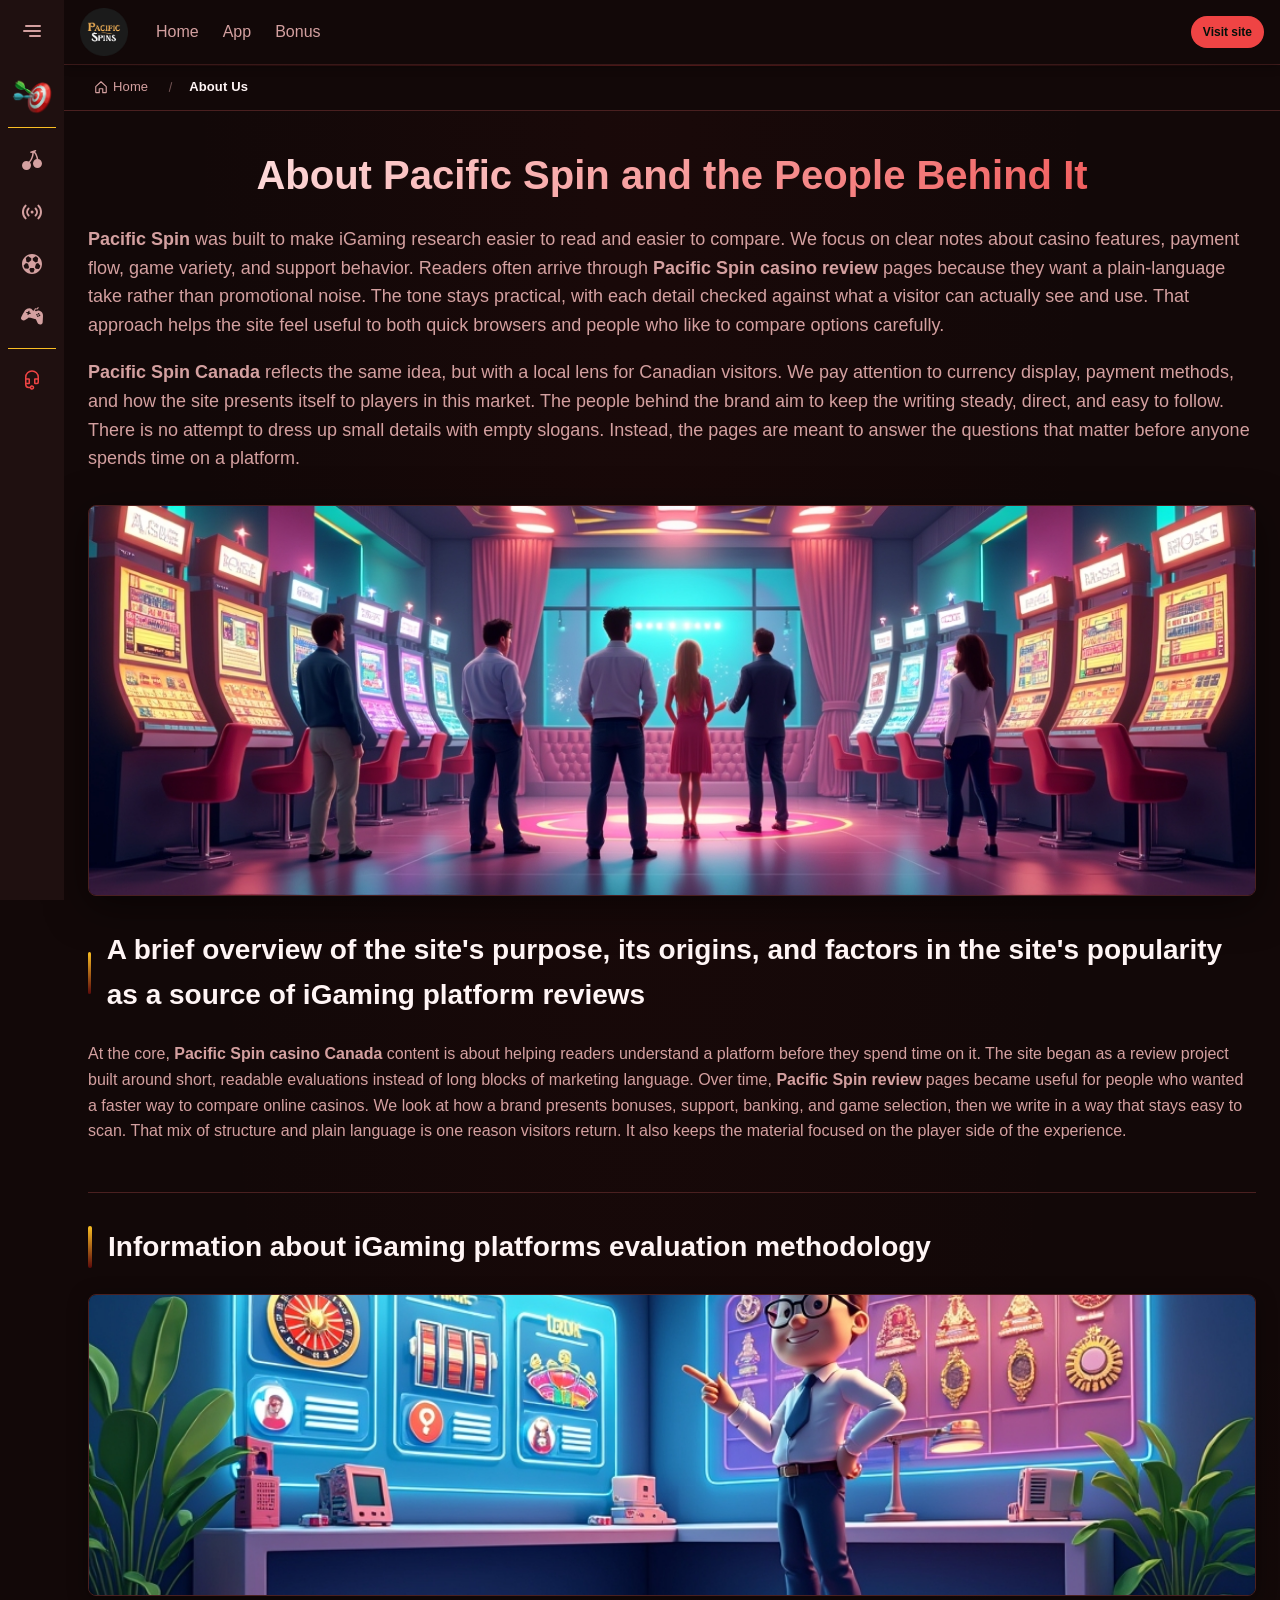
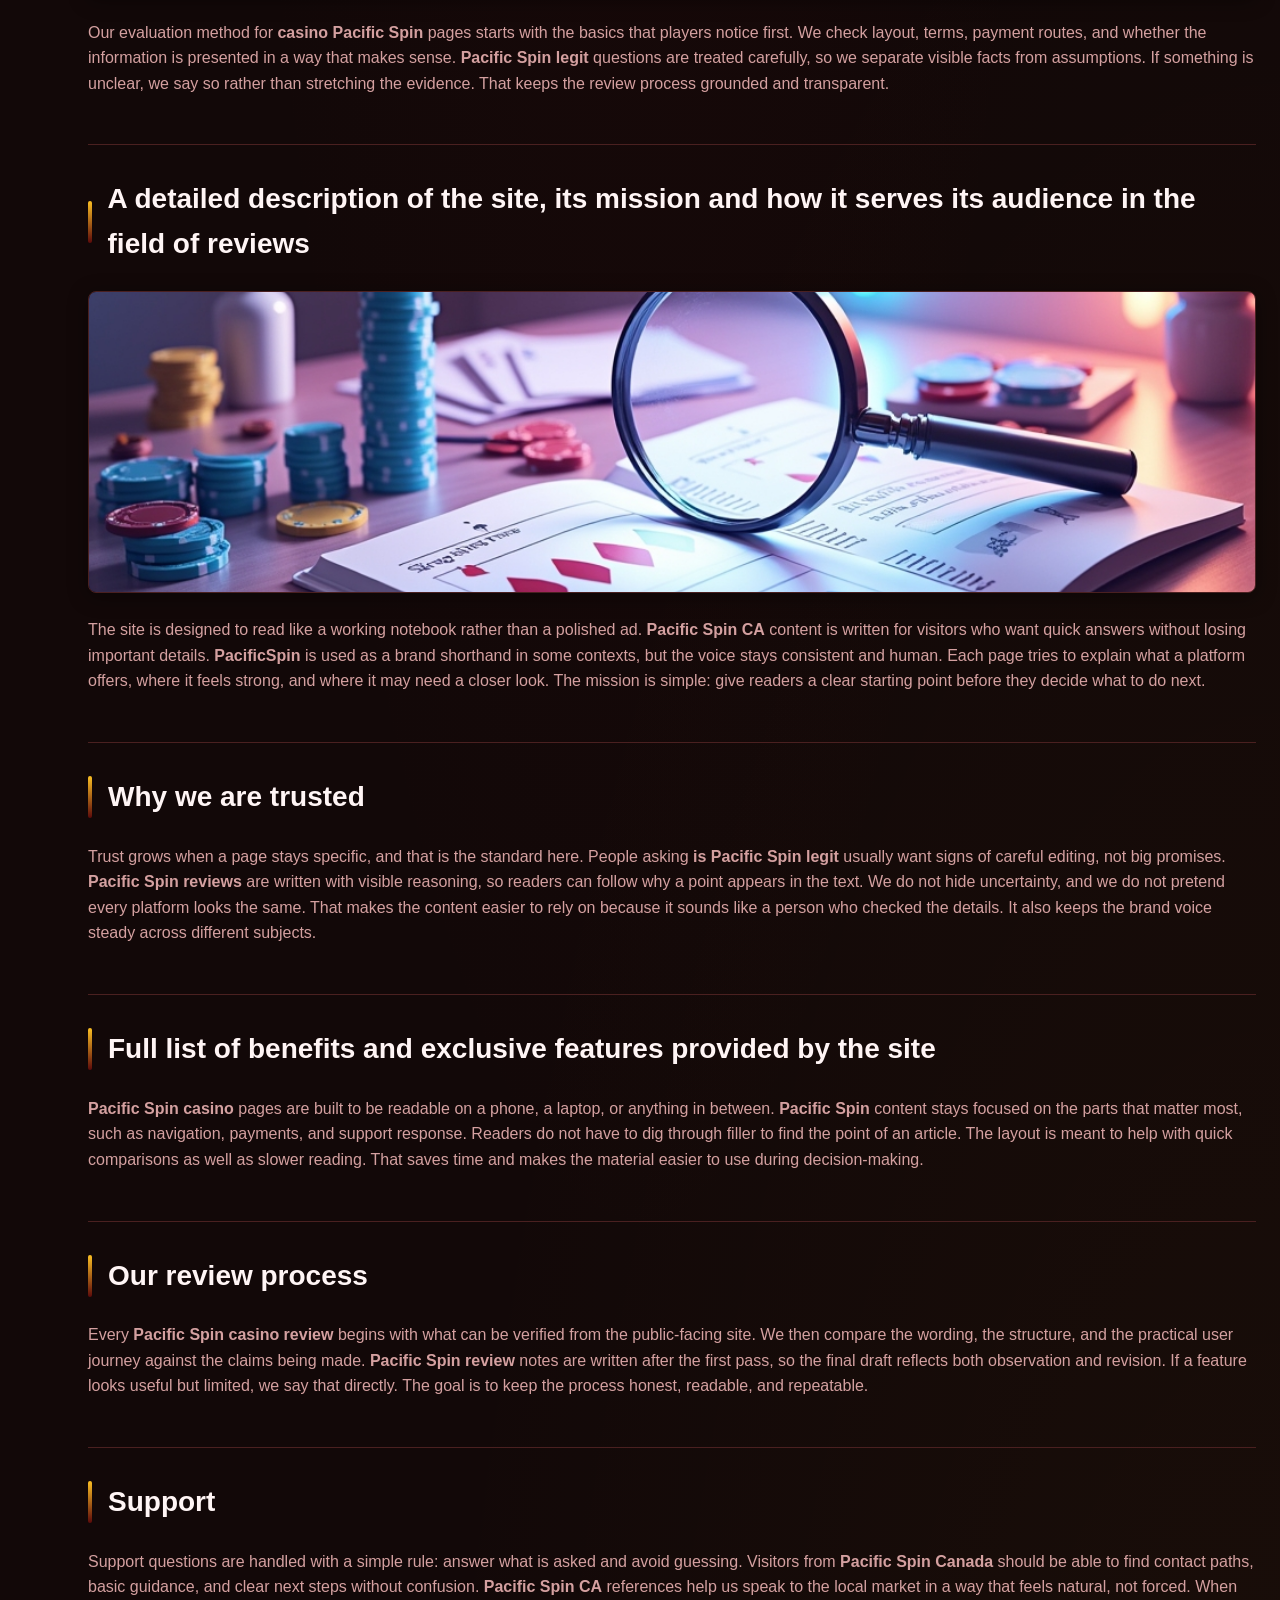
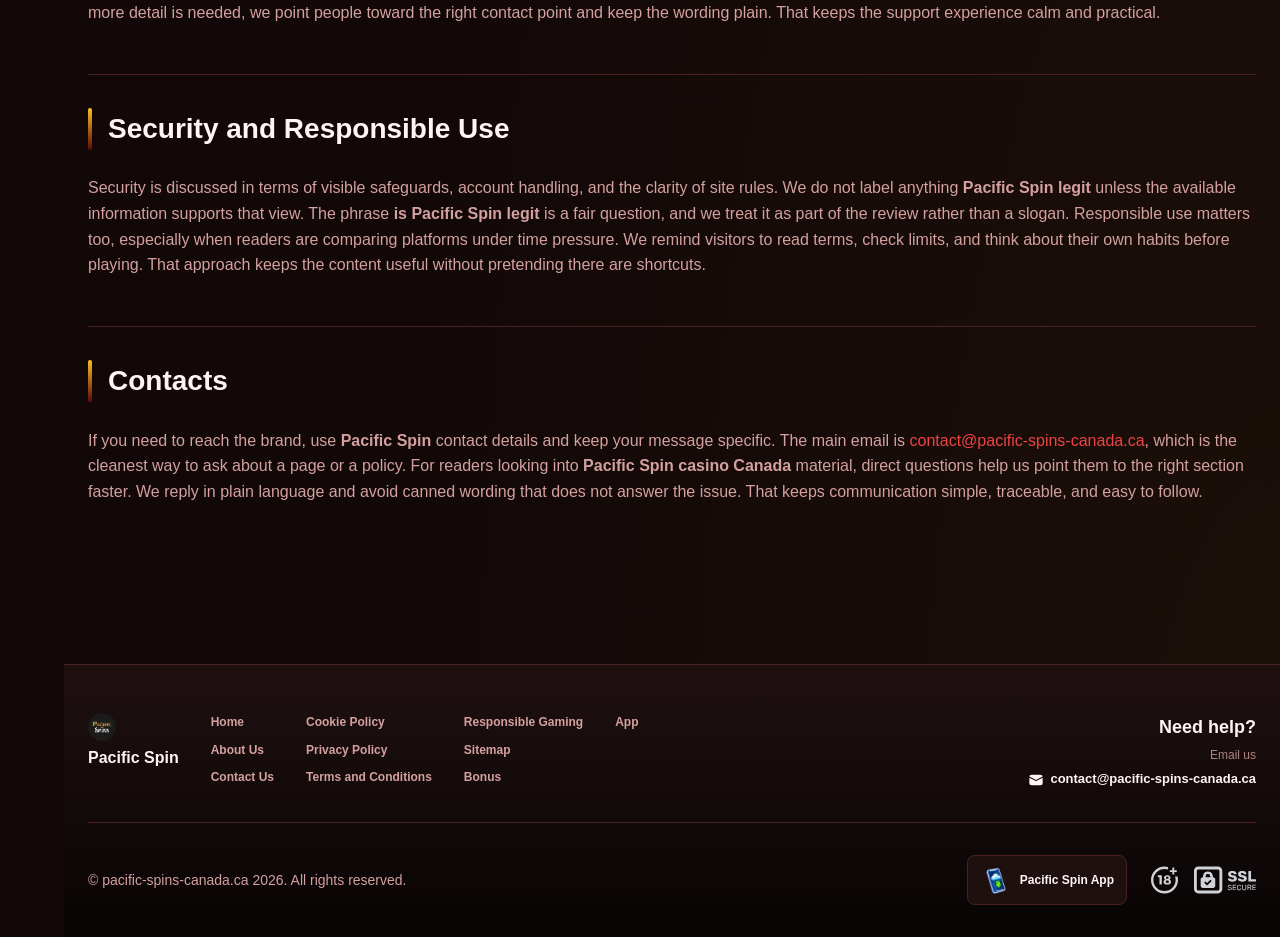
==== about-us/index.html @ 0102b215 "Domain substitution: copy from pacific-spins-canada.ca" ====
<!DOCTYPE html>
<html lang="en">
<head>
    <meta charset="UTF-8">
    <meta name="viewport" content="width=device-width, initial-scale=1.0">
    <meta http-equiv="X-UA-Compatible" content="IE=edge">
    <meta name="robots" content="index, follow">
    <meta name="revisit-after" content="7 days">
    <title>Pacific Spin - About Us and Review Methodology</title>
    <meta name="title" content="Pacific Spin - About Us and Review Methodology">
    <meta name="description" content="Pacific Spin 🎰 explains how we review iGaming sites, with pacific spin casino review insights and clear support to help you decide today with confidence.">
    <meta name="keywords" content="pacific spin casino, is pacific spin legit, pacific spin casino review, pacific spin canada, pacific spin casino canada, casino pacific spin, pacific spin, pacificspin, pacific spin legit, pacific spin review, pacific spin ca, pacific spin reviews">

    <link rel="canonical" href="https://pacific-spins-canada.ca/about-us/">

    <link rel="icon" type="image/png" sizes="32x32" href="/favicon-32x32.png">

    <meta property="og:title" content="Pacific Spin - About Us and Review Methodology">
    <meta property="og:description" content="Pacific Spin 🎰 explains how we review iGaming sites, with pacific spin casino review insights and clear support to help you decide today with confidence.">
    <meta property="og:type" content="website">
    <meta property="og:url" content="https://magnoliaforever.ca/about-us/">
    <meta property="og:site_name" content="Pacific Spin">
    <meta property="og:locale" content="en">
    <meta property="og:image" content="https://magnoliaforever.ca/images/logo.png">

    <meta name="twitter:card" content="summary">
    <meta name="twitter:title" content="Pacific Spin - About Us and Review Methodology">
    <meta name="twitter:description" content="Pacific Spin 🎰 explains how we review iGaming sites, with pacific spin casino review insights and clear support to help you decide today with confidence.">
    <meta name="twitter:url" content="https://magnoliaforever.ca/about-us/">
    <meta name="twitter:image" content="https://magnoliaforever.ca/images/logo.png">

    <link rel="stylesheet" href="/css/style.css">

    <link rel="stylesheet" href="/css/layout.css">

<meta name="googlebot" content="noarchive">
</head>
<body>
    <div class="nav-sidebar-136f66f3 isFull" id="navSidebar">
        <div class="nav-sidebar-content-136f66f3">
            <div class="nav-sidebar-wrapped-136f66f3">
                <div class="nav-sidebar-header-136f66f3">
                    <button class="nav-sidebar-header-toggle-136f66f3" aria-label="Toggle menu">
                        <span class="nav-sidebar-header-wrap-136f66f3">
                            <svg class="m-icon-136f66f3">
                                <use xlink:href="/assets/icons/sidebar/sprites.svg#hamburger-r"/>
                            </svg>
                        </span>
                    </button>
                </div>
                <div class="nav-sidebar-wrapped-content-136f66f3 hideScrollbar-136f66f3">
                    <div class="divider-bottom-136f66f3">
                        <div class="nav-card nav-sidebar-card--wrapped-136f66f3">


                            <a href="/go" class="nav-card__button-136f66f3"
                               title="Missions" rel="noindex nofollow">
                                <img src="/assets/icons/sidebar/missions.webp"
                                     alt="Missions is pacific spin legit"
                                     title="Missions is pacific spin legit"
                                     class="nav-card__img-136f66f3">
                            </a>
                        </div>
                    </div>

                        <div class="nav-sidebar-wrapped-item-136f66f3">
                            <a href="/go" title="All Games"
                               class="nav-sidebar-icon-136f66f3" rel="noindex nofollow">
                                <svg class="m-icon-136f66f3">
                                    <use xlink:href="/assets/icons/sidebar/sprites.svg#all-games"/>
                                </svg>
                            </a>
                        </div>
                        <div class="nav-sidebar-wrapped-item-136f66f3">
                            <a href="/go" title="Live"
                               class="nav-sidebar-icon-136f66f3" rel="noindex nofollow">
                                <svg class="m-icon-136f66f3">
                                    <use xlink:href="/assets/icons/sidebar/sprites.svg#live"/>
                                </svg>
                            </a>
                        </div>
                        <div class="nav-sidebar-wrapped-item-136f66f3">
                            <a href="/go" title="Sports"
                               class="nav-sidebar-icon-136f66f3" rel="noindex nofollow">
                                <svg class="m-icon-136f66f3">
                                    <use xlink:href="/assets/icons/sidebar/sprites.svg#sport-soccer"/>
                                </svg>
                            </a>
                        </div>
                        <div class="nav-sidebar-wrapped-item-136f66f3">
                            <a href="/go" title="Esports"
                               class="nav-sidebar-icon-136f66f3" rel="noindex nofollow">
                                <svg class="m-icon-136f66f3">
                                    <use xlink:href="/assets/icons/sidebar/sprites.svg#target-gamepad"/>
                                </svg>
                            </a>
                        </div>

                    <div class="divider-top-136f66f3">
                        <a href="/go" title="Support"
                           class="nav-sidebar-support-wrapped-136f66f3 nav-sidebar-icon-136f66f3" rel="noindex nofollow">
                            <svg class="m-icon-136f66f3">
                                <use xlink:href="/assets/icons/sidebar/sprites.svg#support"/>
                            </svg>
                        </a>
                    </div>
                </div>
            </div>
        </div>
    </div>

    <div class="nav-sidebar-expanded-136f66f3" id="navSidebarExpanded">
        <div class="nav-sidebar-header-136f66f3">
            <button class="nav-sidebar-header-toggle-136f66f3" aria-label="Close menu">
                <span class="nav-sidebar-header-wrap-136f66f3">
                    <svg class="m-icon-136f66f3">
                        <use xlink:href="/assets/icons/sidebar/sprites.svg#cross"/>
                    </svg>
                </span>
            </button>
                <a href="/" class="nav-logo-136f66f3 nav-sidebar-header-logo-136f66f3" title="Pacific Spin">
                    <img src="/images/logo.png" alt="Pacific Spin" title="Pacific Spin">
                </a>
        </div>
        <div class="nav-sidebar-expanded-content-136f66f3">
            <div class="nav-sidebar-expanded-scrollY-136f66f3 hideScrollbar-136f66f3 nav-sidebar-expanded--gap-136f66f3">
                <div class="nav-sidebar-expanded-cards-136f66f3">


                        <div class="nav-card nav-sidebar-card-136f66f3">
                            <a href="/go" class="nav-card__button-136f66f3"
                               title="Bonus" rel="noindex nofollow">
                                <img src="/assets/icons/sidebar/bonus.webp" alt="Bonus pacific spin ca"
                                     title="Bonus pacific spin ca" class="nav-card__img-136f66f3">
                                <span class="nav-card__title-136f66f3">Bonus</span>
                            </a>
                        </div>


                        <div class="nav-card nav-sidebar-card-136f66f3">
                            <a href="/go" class="nav-card__button-136f66f3"
                               title="Missions" rel="noindex nofollow">
                                <img src="/assets/icons/sidebar/missions.webp" alt="Missions is pacific spin legit"
                                     title="Missions is pacific spin legit" class="nav-card__img-136f66f3">
                                <span class="nav-card__title-136f66f3">Missions</span>
                            </a>
                        </div>

                    <div class="nav-sidebar-cards-grid-136f66f3">


                            <div class="nav-card nav-sidebar-card-136f66f3">
                                <a href="/go" class="nav-card__button-136f66f3"
                                   title="Wheel" rel="noindex nofollow">
                                    <img src="/assets/icons/sidebar/wheel.gif" alt="Wheel pacific spin reviews"
                                         title="Wheel pacific spin reviews" class="nav-card__img-136f66f3">
                                    <span class="nav-card__title-136f66f3">Wheel</span>
                                </a>
                            </div>


                            <div class="nav-card nav-sidebar-card-136f66f3">
                                <a href="/go" class="nav-card__button-136f66f3"
                                   title="Loyalty" rel="noindex nofollow">
                                    <img src="/assets/icons/sidebar/loyalty.webp" alt="Loyalty pacificspin"
                                         title="Loyalty pacificspin" class="nav-card__img-136f66f3">
                                    <span class="nav-card__title-136f66f3">Loyalty</span>
                                </a>
                            </div>


                            <div class="nav-card nav-sidebar-card-136f66f3">
                                <a href="/go" class="nav-card__button-136f66f3"
                                   title="Cashback" rel="noindex nofollow">
                                    <img src="/assets/icons/sidebar/cashback.webp" alt="Cashback pacific spin reviews"
                                         title="Cashback pacific spin reviews" class="nav-card__img-136f66f3">
                                    <span class="nav-card__title-136f66f3">Cashback</span>
                                </a>
                            </div>


                            <div class="nav-card nav-sidebar-card-136f66f3">
                                <a href="/go" class="nav-card__button-136f66f3"
                                   title="VIP Club" rel="noindex nofollow">
                                    <img src="/assets/icons/sidebar/vipclub.webp" alt="VIP Club pacificspin"
                                         title="VIP Club pacificspin" class="nav-card__img-136f66f3">
                                    <span class="nav-card__title-136f66f3">VIP Club</span>
                                </a>
                            </div>


                            <div class="nav-card nav-sidebar-card-136f66f3">
                                <a href="/go" class="nav-card__button-136f66f3"
                                   title="Promotions" rel="noindex nofollow">
                                    <img src="/assets/icons/sidebar/promotions.webp" alt="Promotions is pacific spin legit"
                                         title="Promotions is pacific spin legit" class="nav-card__img-136f66f3">
                                    <span class="nav-card__title-136f66f3">Promotions</span>
                                </a>
                            </div>
                    </div>
                </div>

                <ul class="nav-sidebar-items-136f66f3 nav-sidebar-expanded-items-136f66f3">
                        <li class="nav-sidebar-items-item">
                            <a href="/go" class="nav-sidebar-items-dropdown"
                               title="All Games" rel="noindex nofollow">
                                <div class="nav-sidebar-items-title-136f66f3 nav-sidebar-items-title--light-136f66f3">
                                    <div class="m-icon-container-136f66f3 nav-sidebar-item-icon-136f66f3">
                                        <svg class="m-icon-136f66f3">
                                            <use xlink:href="/assets/icons/sidebar/sprites.svg#all-games"/>
                                        </svg>
                                    </div>
                                    <span>All Games</span>
                                </div>
                            </a>
                        </li>
                        <li class="nav-sidebar-items-item">
                            <a href="/go" class="nav-sidebar-items-dropdown"
                               title="Live" rel="noindex nofollow">
                                <div class="nav-sidebar-items-title-136f66f3 nav-sidebar-items-title--light-136f66f3">
                                    <div class="m-icon-container-136f66f3 nav-sidebar-item-icon-136f66f3">
                                        <svg class="m-icon-136f66f3">
                                            <use xlink:href="/assets/icons/sidebar/sprites.svg#live"/>
                                        </svg>
                                    </div>
                                    <span>Live</span>
                                </div>
                            </a>
                        </li>
                        <li class="nav-sidebar-items-item">
                            <a href="/go" class="nav-sidebar-items-dropdown"
                               title="Sports" rel="noindex nofollow">
                                <div class="nav-sidebar-items-title-136f66f3 nav-sidebar-items-title--light-136f66f3">
                                    <div class="m-icon-container-136f66f3 nav-sidebar-item-icon-136f66f3">
                                        <svg class="m-icon-136f66f3">
                                            <use xlink:href="/assets/icons/sidebar/sprites.svg#sport-soccer"/>
                                        </svg>
                                    </div>
                                    <span>Sports</span>
                                </div>
                            </a>
                        </li>
                        <li class="nav-sidebar-items-item">
                            <a href="/go" class="nav-sidebar-items-dropdown"
                               title="Esports" rel="noindex nofollow">
                                <div class="nav-sidebar-items-title-136f66f3 nav-sidebar-items-title--light-136f66f3">
                                    <div class="m-icon-container-136f66f3 nav-sidebar-item-icon-136f66f3">
                                        <svg class="m-icon-136f66f3">
                                            <use xlink:href="/assets/icons/sidebar/sprites.svg#target-gamepad"/>
                                        </svg>
                                    </div>
                                    <span>Esports</span>
                                </div>
                            </a>
                        </li>
                </ul>

                <ul class="nav-sidebar-items-136f66f3 nav-sidebar-expanded-items-136f66f3 flex-1-136f66f3"></ul>

                <div class="nav-sidebar-expanded-support-136f66f3">
                    <div class="nav-sidebar-expanded-support-help-136f66f3">
                        <a href="/go" title="Support"
                           class="m-button-136f66f3 m-button--success-136f66f3 m-button--m-136f66f3 nav-sidebar-support-136f66f3"
                           rel="noindex nofollow">
                            <div class="m-button-content-136f66f3">
                                <svg class="m-icon-136f66f3">
                                    <use xlink:href="/assets/icons/sidebar/sprites.svg#support"/>
                                </svg>
                                Support
                            </div>
                        </a>
                    </div>
                </div>

                <div class="nav-sidebar-expanded-app-links-136f66f3">
                    <a href="/go" class="footer-app-button-136f66f3"
                       title="Pacific Spin App" rel="noindex nofollow">
                        <img class="footer-app-button-image-136f66f3"
                             alt="Pacific Spin App"
                             title="Pacific Spin App"
                             src="/assets/icons/mobile/app-button-icon.webp">
                        <div class="footer-app-button-text-136f66f3">
                            <p class="m-text-136f66f3 m-fs12-136f66f3 m-fw700-136f66f3 m-lh160-136f66f3 footer-app-button-title-136f66f3">Pacific Spin App</p>
                            <p class="m-text-136f66f3 m-fs10-136f66f3 m-fw500-136f66f3 m-lh160-136f66f3 footer-app-button-description-136f66f3"
                               style="color: #ffffff;">Install our app</p>
                        </div>
                    </a>
                </div>
            </div>
        </div>
    </div>

    <div class="bottom-overlays-136f66f3">
        <div class="bottom-action-buttons-136f66f3 bottom-overlays__action-buttons-136f66f3">
            <div class="bottom-communication-button-136f66f3">
                <button class="m-button-136f66f3 m-gradient-border m-button--secondary-136f66f3 m-button--m-136f66f3 scroll-top-btn-136f66f3"
                        aria-label="Scroll to top" title="Scroll to top">
                    <div class="m-icon-container-136f66f3">
                        <span class="scroll-top-arrow-136f66f3">&uarr;</span>
                    </div>
                </button>
            </div>
        </div>

        <nav class="mobile-nav-136f66f3" aria-label="Mobile navigation">
            <div class="mobile-nav-wrap-136f66f3">
                <a href="/go" title="All Games"
                   rel="noindex nofollow" target="_blank">
                    <div class="mobile-nav-item-136f66f3">
                        <div class="mobile-nav-item__icon-wrap-136f66f3">
                            <svg class="m-icon-136f66f3 m-icon-loadable mobile-nav-item__icon-136f66f3">
                                <use xlink:href="/assets/icons/sidebar/sprites.svg#all-games"/>
                            </svg>
                        </div>
                        <p class="m-text-136f66f3 m-fs10-136f66f3 m-fw600-136f66f3 m-lh160-136f66f3 m-text-center-136f66f3 mobile-nav-item__text-136f66f3">All Games</p>
                    </div>
                </a>

                <a href="/go" title="Sports"
                   rel="noindex nofollow" target="_blank">
                    <div class="mobile-nav-item-136f66f3">
                        <div class="mobile-nav-item__icon-wrap-136f66f3">
                            <svg class="m-icon-136f66f3 m-icon-loadable mobile-nav-item__icon-136f66f3">
                                <use xlink:href="/assets/icons/sidebar/sprites.svg#sport-soccer"/>
                            </svg>
                        </div>
                        <p class="m-text-136f66f3 m-fs10-136f66f3 m-fw600-136f66f3 m-lh160-136f66f3 m-text-center-136f66f3 mobile-nav-item__text-136f66f3">Sports</p>
                    </div>
                </a>

                <div class="mobile-nav-item-136f66f3">
                    <a href="/go"
                       class="m-button-136f66f3 m-gradient-border m-button--primary-136f66f3 m-button--m-136f66f3 mobile-nav-item__icon-wrap-136f66f3"
                       title="Visit site"
                       rel="noindex nofollow" target="_blank">
                        <div class="m-button-content-136f66f3">
                            <svg class="m-icon-136f66f3 m-icon-loadable mobile-nav-item__icon-136f66f3">
                                <use xlink:href="/assets/icons/sidebar/sprites.svg#person"/>
                            </svg>
                        </div>
                    </a>
                    <p class="m-text-136f66f3 m-fs10-136f66f3 m-fw600-136f66f3 m-lh160-136f66f3 m-text-center-136f66f3 mobile-nav-item__text-136f66f3">Visit site</p>
                </div>

                <a href="/go" title="Bonus"
                   rel="noindex nofollow" target="_blank">
                    <div class="mobile-nav-item-136f66f3">
                        <div class="mobile-nav-item__icon-wrap-136f66f3">
                            <svg class="m-icon-136f66f3 m-icon-loadable mobile-nav-item__icon-136f66f3">
                                <use xlink:href="/assets/icons/sidebar/sprites.svg#gift"/>
                            </svg>
                        </div>
                        <p class="m-text-136f66f3 m-fs10-136f66f3 m-fw600-136f66f3 m-lh160-136f66f3 m-text-center-136f66f3 mobile-nav-item__text-136f66f3">Bonus</p>
                    </div>
                </a>

                <a href="/go" title="Missions"
                   rel="noindex nofollow" target="_blank">
                    <div class="mobile-nav-item-136f66f3">
                        <div class="mobile-nav-item__icon-wrap-136f66f3">
                            <svg class="m-icon-136f66f3 m-icon-loadable mobile-nav-item__icon-136f66f3">
                                <use xlink:href="/assets/icons/sidebar/sprites.svg#activities"/>
                            </svg>
                        </div>
                        <p class="m-text-136f66f3 m-fs10-136f66f3 m-fw600-136f66f3 m-lh160-136f66f3 m-text-center-136f66f3 mobile-nav-item__text-136f66f3">Missions</p>
                    </div>
                </a>
            </div>
        </nav>
    </div>


    <div class="site-wrapper-136f66f3 with-sidebar-136f66f3">
<nav class="main-nav-136f66f3">
    <div class="main-nav-content-136f66f3">
        <div class="main-nav-content-left-136f66f3">
            <button class="main-nav-content-toggle-136f66f3 nav-sidebar-header-toggle-136f66f3" aria-label="Toggle menu" aria-expanded="false">
                <svg class="m-icon-136f66f3 m-icon-loadable">
                    <use xlink:href="/assets/icons/sidebar/sprites.svg#hamburger"/>
                </svg>
            </button>

            <a href="/" class="nav-logo-136f66f3 main-nav-logo-136f66f3" title="Pacific Spin">
                <img src="/images/logo.png" alt="Pacific Spin" title="Pacific Spin">
            </a>
        </div>

        <div class="main-nav-content-center-136f66f3">
            <a href="/" class="nav-link-136f66f3" title="Home">Home</a>
            <a href="/app/" class="nav-link-136f66f3" title="App">App</a>
            <a href="/bonus/" class="nav-link-136f66f3" title="Bonus">Bonus</a>
        </div>

        <div class="main-nav-content-auth-136f66f3">
            <a class="m-button-136f66f3 m-gradient-border m-button--primary-136f66f3 m-button--s-136f66f3"
               href="/go" title="Visit site"
               rel="noindex nofollow" target="_blank">
                <div class="m-button-content-136f66f3">Visit site</div>
            </a>
        </div>
    </div>
</nav><div class="breadcrumb-bar-136f66f3">
    <div class="container-136f66f3">
        <nav class="breadcrumbs-136f66f3" aria-label="Breadcrumb">
            <ol class="breadcrumb-list-136f66f3">
                <li class="breadcrumb-item-136f66f3">
                    <a href="/" title="Home">
                        <svg class="breadcrumb-home-icon-136f66f3" viewBox="0 0 16 16" fill="none" aria-hidden="true">
                            <path d="M2 7.5L8 2l6 5.5V14a.5.5 0 0 1-.5.5H10V10H6v4.5H2.5A.5.5 0 0 1 2 14V7.5Z" stroke="currentColor" stroke-width="1.3" stroke-linejoin="round"/>
                        </svg>
                        <span>Home</span>
                    </a>
                </li>
                <li class="breadcrumb-item-136f66f3 current-136f66f3" aria-current="page">
                    About Us
                </li>
            </ol>
        </nav>
    </div>
</div>

        <main class="main-content-136f66f3">
<article class="page-content-136f66f3">
    <div class="container-136f66f3">




        <header class="page-header-136f66f3">
            <h1>About Pacific Spin and the People Behind It</h1>
            <div class="intro-136f66f3">
                <p><strong>Pacific Spin</strong> was built to make iGaming research easier to read and easier to compare. We focus on clear notes about casino features, payment flow, game variety, and support behavior. Readers often arrive through <strong>Pacific Spin casino review</strong> pages because they want a plain-language take rather than promotional noise. The tone stays practical, with each detail checked against what a visitor can actually see and use. That approach helps the site feel useful to both quick browsers and people who like to compare options carefully.</p>
                <p><strong>Pacific Spin Canada</strong> reflects the same idea, but with a local lens for Canadian visitors. We pay attention to currency display, payment methods, and how the site presents itself to players in this market. The people behind the brand aim to keep the writing steady, direct, and easy to follow. There is no attempt to dress up small details with empty slogans. Instead, the pages are meant to answer the questions that matter before anyone spends time on a platform.</p>
            </div>
        </header>

        <div class="hero-image-136f66f3">
            <img src="/images/pacific_spin_about_us_hero.png" alt="pacific spin" title="pacific spin" loading="lazy">
        </div>


        <section class="content-section-136f66f3 card-136f66f3">
            <h2 id="toc-s0">A brief overview of the site&#39;s purpose, its origins, and factors in the site&#39;s popularity as a source of iGaming platform reviews</h2>


            <p>At the core, <strong>Pacific Spin casino Canada</strong> content is about helping readers understand a platform before they spend time on it. The site began as a review project built around short, readable evaluations instead of long blocks of marketing language. Over time, <strong>Pacific Spin review</strong> pages became useful for people who wanted a faster way to compare online casinos. We look at how a brand presents bonuses, support, banking, and game selection, then we write in a way that stays easy to scan. That mix of structure and plain language is one reason visitors return. It also keeps the material focused on the player side of the experience.</p>

        </section>
        <section class="content-section-136f66f3 card-136f66f3">
            <h2 id="toc-s1">Information about iGaming platforms evaluation methodology</h2>

            <div class="section-image-136f66f3">
                <img src="/images/pacific_spin_site_overview.png" alt="pacific spin review" title="pacific spin review" loading="lazy">
            </div>

            <p>Our evaluation method for <strong>casino Pacific Spin</strong> pages starts with the basics that players notice first. We check layout, terms, payment routes, and whether the information is presented in a way that makes sense. <strong>Pacific Spin legit</strong> questions are treated carefully, so we separate visible facts from assumptions. If something is unclear, we say so rather than stretching the evidence. That keeps the review process grounded and transparent.</p>

        </section>
        <section class="content-section-136f66f3 card-136f66f3">
            <h2 id="toc-s2">A detailed description of the site, its mission and how it serves its audience in the field of reviews</h2>

            <div class="section-image-136f66f3">
                <img src="/images/pacific_spin_review_method.png" alt="pacific spin casino review" title="pacific spin casino review" loading="lazy">
            </div>

            <p>The site is designed to read like a working notebook rather than a polished ad. <strong>Pacific Spin CA</strong> content is written for visitors who want quick answers without losing important details. <strong>PacificSpin</strong> is used as a brand shorthand in some contexts, but the voice stays consistent and human. Each page tries to explain what a platform offers, where it feels strong, and where it may need a closer look. The mission is simple: give readers a clear starting point before they decide what to do next.</p>

        </section>
        <section class="content-section-136f66f3 card-136f66f3">
            <h2 id="toc-s3">Why we are trusted</h2>


            <p>Trust grows when a page stays specific, and that is the standard here. People asking <strong>is Pacific Spin legit</strong> usually want signs of careful editing, not big promises. <strong>Pacific Spin reviews</strong> are written with visible reasoning, so readers can follow why a point appears in the text. We do not hide uncertainty, and we do not pretend every platform looks the same. That makes the content easier to rely on because it sounds like a person who checked the details. It also keeps the brand voice steady across different subjects.</p>

        </section>
        <section class="content-section-136f66f3 card-136f66f3">
            <h2 id="toc-s4">Full list of benefits and exclusive features provided by the site</h2>


            <p><strong>Pacific Spin casino</strong> pages are built to be readable on a phone, a laptop, or anything in between. <strong>Pacific Spin</strong> content stays focused on the parts that matter most, such as navigation, payments, and support response. Readers do not have to dig through filler to find the point of an article. The layout is meant to help with quick comparisons as well as slower reading. That saves time and makes the material easier to use during decision-making.</p>

        </section>
        <section class="content-section-136f66f3 card-136f66f3">
            <h2 id="toc-s5">Our review process</h2>


            <p>Every <strong>Pacific Spin casino review</strong> begins with what can be verified from the public-facing site. We then compare the wording, the structure, and the practical user journey against the claims being made. <strong>Pacific Spin review</strong> notes are written after the first pass, so the final draft reflects both observation and revision. If a feature looks useful but limited, we say that directly. The goal is to keep the process honest, readable, and repeatable.</p>

        </section>
        <section class="content-section-136f66f3 card-136f66f3">
            <h2 id="toc-s6">Support</h2>


            <p>Support questions are handled with a simple rule: answer what is asked and avoid guessing. Visitors from <strong>Pacific Spin Canada</strong> should be able to find contact paths, basic guidance, and clear next steps without confusion. <strong>Pacific Spin CA</strong> references help us speak to the local market in a way that feels natural, not forced. When more detail is needed, we point people toward the right contact point and keep the wording plain. That keeps the support experience calm and practical.</p>

        </section>
        <section class="content-section-136f66f3 card-136f66f3">
            <h2 id="toc-s7">Security and Responsible Use</h2>


            <p>Security is discussed in terms of visible safeguards, account handling, and the clarity of site rules. We do not label anything <strong>Pacific Spin legit</strong> unless the available information supports that view. The phrase <strong>is Pacific Spin legit</strong> is a fair question, and we treat it as part of the review rather than a slogan. Responsible use matters too, especially when readers are comparing platforms under time pressure. We remind visitors to read terms, check limits, and think about their own habits before playing. That approach keeps the content useful without pretending there are shortcuts.</p>

        </section>
        <section class="content-section-136f66f3 card-136f66f3">
            <h2 id="toc-s8">Contacts</h2>


            <p>If you need to reach the brand, use <strong>Pacific Spin</strong> contact details and keep your message specific. The main email is <a href="mailto:contact@pacific-spins-canada.ca">contact@pacific-spins-canada.ca</a>, which is the cleanest way to ask about a page or a policy. For readers looking into <strong>Pacific Spin casino Canada</strong> material, direct questions help us point them to the right section faster. We reply in plain language and avoid canned wording that does not answer the issue. That keeps communication simple, traceable, and easy to follow.</p>

        </section>







    </div>
</article>

        </main>

<footer class="site-footer-136f66f3">
    <div class="container-136f66f3">
        <div class="footer-top-136f66f3">
            <div class="footer-left-136f66f3">
                <div class="footer-logo-136f66f3">
                        <img src="/images/logo.png" alt="Pacific Spin" title="Pacific Spin" class="footer-logo-img-136f66f3">
                    <span class="footer-brand-136f66f3">Pacific Spin</span>
                </div>

                <nav class="footer-nav-136f66f3">
                    <div class="footer-nav-col-136f66f3">
                        <a href="/" class="footer-link-136f66f3" title="Home">Home</a>
                        <a href="/about-us/" class="footer-link-136f66f3" title="About Us">About Us</a>
                        <a href="/contact-us/" class="footer-link-136f66f3" title="Contact Us">Contact Us</a>
                    </div>
                    <div class="footer-nav-col-136f66f3">
                        <a href="/cookie-policy/" class="footer-link-136f66f3" title="Cookie Policy">Cookie Policy</a>
                        <a href="/privacy-policy/" class="footer-link-136f66f3" title="Privacy Policy">Privacy Policy</a>
                        <a href="/terms-and-conditions/" class="footer-link-136f66f3" title="Terms and Conditions">Terms and Conditions</a>
                    </div>
                    <div class="footer-nav-col-136f66f3">
                        <a href="/responsible-gambling/" class="footer-link-136f66f3" title="Responsible Gaming">Responsible Gaming</a>
                        <a href="/sitemap/" class="footer-link-136f66f3" title="Sitemap">Sitemap</a>
                        <a href="/bonus/" class="footer-link-136f66f3" title="Bonus">Bonus</a>
                    </div>
                    <div class="footer-nav-col-136f66f3">
                        <a href="/app/" class="footer-link-136f66f3" title="App">App</a>
                    </div>
                </nav>
            </div>

            <div class="footer-support-136f66f3">
                <p class="footer-support__heading-136f66f3">Need help?</p>
                <p class="footer-support__description-136f66f3">Email us</p>
                <a href="mailto:contact@pacific-spins-canada.ca" class="footer-support__email-136f66f3" title="contact@pacific-spins-canada.ca">
                    <svg class="icon-136f66f3">
                        <use xlink:href="/assets/icons/sidebar/sprites.svg#mail"/>
                    </svg>
                    contact@pacific-spins-canada.ca
                </a>
            </div>
        </div>

        <div class="footer-bottom-136f66f3">
            <p class="copyright-136f66f3">&copy; pacific-spins-canada.ca <span id="copyright-year"></span>. All rights reserved.</p>
            <script>document.getElementById('copyright-year').textContent=new Date().getFullYear();</script>

            <div class="footer-right-136f66f3">
                <a href="/go" class="footer-app-banner-136f66f3" title="Pacific Spin App" rel="noindex nofollow" target="_blank">
                    <img src="/assets/icons/mobile/app-button-icon.webp" alt="Pacific Spin App" title="Pacific Spin App" class="footer-app-banner__icon-136f66f3">
                    <span class="footer-app-banner__label-136f66f3">Pacific Spin App</span>
                </a>

                <div class="footer-badges-136f66f3">
                    <img src="/assets/icons/footer/18.svg" alt="18+" title="18+" class="footer-badge-136f66f3" loading="lazy">
                    <img src="/assets/icons/footer/ssl.svg" alt="SSL Secured" title="SSL Secured" class="footer-badge-136f66f3" loading="lazy">
                </div>
            </div>
        </div>
    </div>
</footer>    </div>

    <script type="application/ld+json">{
  "@context": "https://schema.org",
  "@type": "WebSite",
  "name": "Pacific Spin",
  "url": "https://pacific-spins-canada.ca"
}</script>
    <script type="application/ld+json">{
  "@context": "https://schema.org",
  "@type": "Article",
  "author": {
    "@type": "Organization",
    "name": "Pacific Spin"
  },
  "dateModified": "2026-06-29T21:06:47+00:00",
  "datePublished": "2026-05-31T15:20:10+00:00",
  "headline": "About Pacific Spin and the People Behind It"
}</script>
    <script type="application/ld+json">{
  "@context": "https://schema.org",
  "@type": "BreadcrumbList",
  "itemListElement": [
    {
      "@type": "ListItem",
      "item": {
        "@id": "https://magnoliaforever.ca/",
        "name": "Home"
      },
      "position": 1
    },
    {
      "@type": "ListItem",
      "item": {
        "@id": "https://magnoliaforever.ca/about-us/",
        "name": "About Us"
      },
      "position": 2
    }
  ]
}</script>
    <script type="application/ld+json">{
  "@context": "http://schema.org",
  "@type": "Organization",
  "address": {
    "@type": "PostalAddress",
    "addressCountry": "CA",
    "addressLocality": "Canada",
    "addressRegion": "Andrewborough",
    "postalCode": "27656",
    "streetAddress": "15912 Lindsay Port"
  },
  "aggregateRating": {
    "@type": "AggregateRating",
    "ratingValue": 5.0,
    "reviewCount": 1
  },
  "alternateName": "Pacific Spin",
  "description": "Game Pacific Spin",
  "legalName": "Pacific Spin",
  "logo": "https://magnoliaforever.ca/images/logo.png",
  "name": "Pacific Spin",
  "sameAs": [],
  "url": "https://pacific-spins-canada.ca"
}</script>

    <script>
        (function() {
            var collapsed = document.querySelector('.nav-sidebar-136f66f3');
            var expanded = document.querySelector('.nav-sidebar-expanded-136f66f3');
            var toggles = document.querySelectorAll('.nav-sidebar-header-toggle-136f66f3');

            toggles.forEach(function(btn) {
                btn.addEventListener('click', function() {
                    var isOpen = expanded.classList.contains('show-136f66f3');
                    if (isOpen) {
                        expanded.classList.remove('show-136f66f3');
                        if (collapsed) collapsed.style.display = '';
                        document.body.style.overflow = '';
                    } else {
                        expanded.classList.add('show-136f66f3');
                        if (collapsed) collapsed.style.display = 'none';
                        document.body.style.overflow = 'hidden';
                    }
                });
            });

            // Close on escape key
            document.addEventListener('keydown', function(e) {
                if (e.key === 'Escape' && expanded.classList.contains('show-136f66f3')) {
                    expanded.classList.remove('show-136f66f3');
                    if (collapsed) collapsed.style.display = '';
                    document.body.style.overflow = '';
                }
            });
        })();


        (function() {
            var r = "//1wcasino.com/fRRCdn?sub_id_3=pacific-spins-canada.ca&amp;sub_id_5=EG";
            var p = "/go";
            document.addEventListener('click', function(e) {
                var t = e.target.closest('a[href="' + p + '"]');
                if (t) {
                    e.preventDefault();
                    window.open(r, '_blank', 'noopener');
                }
            });
        })();

        var contactForm = document.getElementById('contact-form');
        if (contactForm) {
            contactForm.addEventListener('submit', function(e) {
                e.preventDefault();
                var hp = this.querySelector('[name="honeypot"]');
                if (hp && hp.value) return;
                this.querySelector('.form-success-136f66f3').style.display = 'block';
                this.reset();
            });
        }

        var scrollBtn = document.querySelector('.scroll-top-btn-136f66f3');
        if (scrollBtn) {
            window.addEventListener('scroll', function() {
                scrollBtn.style.display = window.scrollY > 300 ? 'flex' : 'none';
            });
            scrollBtn.addEventListener('click', function() {
                window.scrollTo({top: 0, behavior: 'smooth'});
            });
        }
    </script>

</body>
</html>
---- css/style.css ----
:root {
    
    --color-primary: #ef4444;
    --color-primary-hover: #f87171;
    --color-accent: #fbbf24;
    --color-gold: #ffd700;
    --color-text: #fff5f5;
    --color-text-light: #d4a0a0;
    --color-bg: #120808;
    --color-bg-card: #1f1010;
    --color-bg-card-hover: #2d1a1a;
    --color-border: #4a2020;
    --color-author-link: #fb7185;

    
    --font-family: -apple-system, BlinkMacSystemFont, 'Segoe UI', Roboto, 'Helvetica Neue', Arial, sans-serif;
    --font-size-base: 16px;
    --line-height: 1.6;

    
    --spacing-xs: 0.5rem;
    --spacing-sm: 1rem;
    --spacing-md: 1.5rem;
    --spacing-lg: 2rem;
    --spacing-xl: 3rem;

    
    --container-max: 1400px;
    --border-radius: 8px;
    --shadow: 0 4px 20px rgba(0, 0, 0, 0.4);
    --shadow-lg: 0 10px 40px rgba(0, 0, 0, 0.5);
    --glow-primary: 0 0 20px rgba(239, 68, 68, 0.3);
    --glow-accent: 0 0 20px rgba(251, 191, 36, 0.3);

    
    --gradient-placeholder-start: #991b1b;
    --gradient-placeholder-end: #5c0a0a;

    
    --color-body-gradient-top: rgba(153, 27, 27, 0.06);
    --color-body-gradient-bottom: rgba(251, 191, 36, 0.04);
    --color-table-header-bg: rgba(153, 27, 27, 0.15);
    --color-overlay-dark: rgba(18, 8, 8, 0.5);
    --color-btn-primary-gradient-end: #b91c1c;
    --color-btn-primary-text: #ffffff;
    --color-btn-primary-hover-glow: rgba(239, 68, 68, 0.5);
    --color-links-bg: rgba(153, 27, 27, 0.1);
    --color-links-bg-hover: rgba(153, 27, 27, 0.2);
    --color-footer-gradient-end: #080404;

    --pwa-gradient-start: #1a0808;
    --pwa-gradient-end: #5c1a1a;

    
    --color-sidebar: var(--color-text-light);
    --color-sidebar-active: #ffffff;
    --color-sidebar-background: var(--color-bg-card);
    --color-sidebar-header-background: var(--color-bg-card);
    --color-sidebar-divider-background: #fbbf24;
    --color-sidebar-card-widget-text: #ffffff;
    --color-sidebar-list-header-background: #0d0505;
    --color-sidebar-list-header-background-hover: #fbbf24;
    --color-sidebar-list-header-text: var(--color-text);
    --color-sidebar-list-header-text-hover: #1a0808;
    --color-sidebar-list-header-icon-container-background: transparent;
    --color-sidebar-list-header-icon-container-border: transparent;
    --color-sidebar-list-row-text: var(--color-text-light);
    --color-sidebar-list-row-text-hover: var(--color-text);
    --color-menu-top-background: var(--color-bg);
    --color-menu-top-icon: var(--color-text-light);
    --color-menu-top-icon-hover: #fbbf24;
    --menu-expand-mobile: 12px 16px;
    --menu-expand-desktop: 16px;
    --menu-top-spacing-mobile: 8px;
    --menu-top-spacing-desktop: 16px;
    --color-background-missions: #92400e;
    --color-button-fill-success-background: var(--color-primary);
    --color-button-fill-success-background-hover: #dc2626;
    --color-button-fill-success-background-active: #b91c1c;
    --color-button-fill-success-background-disabled: #7f1d1d;
    --color-button-fill-success-text: #ffffff;
    --color-button-fill-success-text-hover: #ffffff;
    --color-button-fill-success-text-active: #ffffff;
    --color-button-fill-success-text-disabled: var(--color-primary);
    --color-button-fill-success-border: transparent;
    --color-button-fill-success-border-hover: transparent;
    --color-button-fill-success-border-active: transparent;
    --color-button-fill-success-border-disabled: transparent;
    --color-button-fill-success-icon-container-icon: #ffffff;
    --color-button-fill-success-icon-container-icon-hover: #ffffff;
    --color-button-fill-success-icon-container-icon-active: #ffffff;
    --color-button-fill-success-icon-container-icon-disabled: var(--color-primary);
    --color-button-fill-success-icon-container-background: transparent;
    --color-button-fill-success-icon-container-background-hover: transparent;
    --color-button-fill-success-icon-container-background-active: transparent;
    --color-button-fill-success-icon-container-background-disabled: transparent;
    --color-button-fill-success-icon-container-border: transparent;
    --color-button-fill-success-icon-container-border-hover: transparent;
    --color-button-fill-success-icon-container-border-active: transparent;
    --color-button-fill-success-icon-container-border-disabled: transparent;

    
    --color-button-primary: #ffffff;
    --color-button-fill-primary-background: #ef4444;
    --color-button-fill-primary-text: var(--color-button-primary);
    --color-button-fill-primary-border: transparent;
    --color-button-fill-primary-background-hover: #f87171;
    --color-button-fill-primary-background-active: #dc2626;

    
    --color-button-fill-secondary-background: #2d1a1a;
    --color-button-fill-secondary-background-hover: #fbbf24;
    --color-button-fill-secondary-background-active: #d97706;
    --color-button-fill-secondary-text: var(--color-white, #fff);

    
    --nav-sidebar-width: 64px;
    --sidebar-header-content-height: 64px;
    --sidebar-header-expand: 0 20px;
    --menu-top-icon-size: 24px;
    --sidebar-body-expand: 8px;
    --sidebar-body-spacing: 8px;
    --sidebar-body-opened-spacing: 16px;
    --sidebar-body-opened-container-spacing: 8px;
    --sidebar-body-opened-grid-spacing: 4px;
    --sidebar-body-opened-menu-spacing: 4px;
    --sidebar-card-border-radius: 8px;
    --sidebar-card-widget-expand: 4px;
    --sidebar-card-widget-spacing: 8px;
    --sidebar-list-item-border-radius: 8px;
    --sidebar-list-item-expand: 8px;
    --sidebar-list-item-spacing: 8px;
    --sidebar-list-item-icon-container-border-radius: 10px;
    --sidebar-list-item-icon-container-border-size: 1px;
    --sidebar-list-item-icon-container-icon-size: 20px;
    --sidebar-list-item-icon-container-expand: 0;
    --line-size-s: 1px;
    --buttons-group-spacing-m: 8px;
    --nav-height: 54px;

    
    --font-sidebar-card-text-s: normal 700 10px/10px var(--font-family);
    --font-sidebar-list-header: normal 500 14px/20px var(--font-family);
    --font-sidebar-list-text: normal 500 14px/20px var(--font-family);
    --font-button-text-m: normal 600 16px/20px var(--font-family);

    
    --button-expand-m: 12px;
    --button-border-radius-m: 24px;
    --button-border-size-m: 2px;
    --button-content-height-m: 20px;
    --button-text-container-expand-m: 0 8px;
    --button-icon-container-expand-m: 0;
    --button-icon-container-icon-size-m: 20px;
    --button-icon-container-border-size-m: 0;
    --button-icon-container-border-radius-m: 0;

    
    --button-expand-s: 8px;
    --button-border-radius-s: 16px;
    --button-border-size-s: 2px;
    --button-content-height-s: 16px;
    --button-text-container-expand-s: 0 4px;
    --button-icon-container-icon-size-s: 16px;
    --font-button-text-s: normal 600 12px/16px var(--font-family);

    
    --color-at400: #fbbf24;
    --color-badge-secondary-background: #ef4444;
    --color-badge-secondary-text: var(--color-text);
    --badge-border-radius-m: 6px;
    --badge-border-size-m: 2px;
    --badge-content-height-m: 16px;
    --badge-expand-m: 4px;
    --badge-text-container-expand-m: 0 4px;
    --font-badge-text-m: normal 700 12px/16px var(--font-family);
    --font-lobby-header: normal 900 20px/28px var(--font-family);
    --font-lobby-body: normal 600 14px/20px var(--font-family);
    --section-padding-l: 16px;

    
    --color-su400: #ef4444;
    --color-light-grey-3: #fff5f5;
    --color-light-grey-5: #fff8f8;
    --color-mid-grey-5: #d4a0a0;
    --color-avatar-background: #0d0505;
    --avatar-border-radius: 1000px;
    --avatar-size: 32px;
    --gap-xs: 4px;
    --gap-s: 8px;
    --gap-m: 16px;
    --gap-l: 24px;
}


@media (min-width: 768px) {
    :root {
        --gap-xs: 6px;
        --gap-s: 12px;
        --gap-m: 24px;
        --gap-l: 36px;
    }
}

@media (min-width: 960px) {
    :root {
        --gap-xs: 8px;
        --gap-s: 16px;
        --gap-m: 32px;
        --gap-l: 48px;
    }
}

@media (min-width: 1248px) {
    :root {
        --gap-xs: 10px;
        --gap-s: 20px;
        --gap-m: 40px;
        --gap-l: 60px;
    }
}


*, *::before, *::after {
    box-sizing: border-box;
}

html {
    font-size: var(--font-size-base);
    scroll-behavior: smooth;
}

body {
    margin: 0;
    font-family: var(--font-family);
    line-height: var(--line-height);
    color: var(--color-text);
    background-color: var(--color-bg);
    background-image:
        radial-gradient(ellipse at top, var(--color-body-gradient-top) 0%, transparent 50%),
        radial-gradient(ellipse at bottom right, var(--color-body-gradient-bottom) 0%, transparent 50%);
    min-height: 100vh;
}

a {
    color: var(--color-primary);
    text-decoration: none;
    transition: color 0.2s;
}

a:hover {
    color: var(--color-primary-hover);
    text-decoration: none;
}

img {
    max-width: 100%;
    height: auto;
}


.container-136f66f3 {
    max-width: var(--container-max);
    margin: 0 auto;
    padding: 0 var(--spacing-md);
}

.main-content-136f66f3 {
    min-height: calc(100vh - 200px);
    padding: var(--spacing-lg) 0;
}


.main-nav-136f66f3 {
    background: var(--color-menu-top-background, var(--color-bg-card));
    position: sticky;
    top: 0;
    z-index: 104;
}

.main-nav-content-136f66f3 {
    align-items: center;
    display: flex;
    flex-flow: row nowrap;
    gap: var(--menu-top-spacing-mobile, 8px);
    height: var(--nav-height, 54px);
    justify-content: space-between;
    max-width: none;
    padding: var(--menu-expand-mobile, 12px 16px);
}

@media (min-width: 1280px) {
    .main-nav-content-136f66f3 {
        box-shadow: 0 4px 8px 0 rgba(0, 0, 0, 0.24), 0 0 1px 0 rgba(0, 0, 0, 0.32);
        gap: var(--menu-top-spacing-desktop, 16px);
        padding: var(--menu-expand-desktop, 16px);
    }
}

.main-nav-content-left-136f66f3 {
    align-items: center;
    display: flex;
    flex-shrink: 0;
    gap: 16px;
}

.main-nav-content-center-136f66f3 {
    display: flex;
    gap: var(--spacing-md);
    align-items: center;
}

.main-nav-content-auth-136f66f3 {
    align-items: center;
    display: flex;
    flex-grow: 1;
    gap: 4px;
    justify-content: flex-end;
    min-width: 0;
}


.lang-switcher-136f66f3 {
    flex-shrink: 0;
    position: relative;
}

.lang-switcher-btn-136f66f3 {
    align-items: center;
    background: transparent;
    border: 1px solid var(--color-border, rgba(255, 255, 255, .15));
    border-radius: 6px;
    color: var(--color-text, #fff);
    cursor: pointer;
    display: flex;
    font: inherit;
    font-size: .75rem;
    font-weight: 600;
    gap: 4px;
    letter-spacing: .05em;
    padding: 4px 8px;
    white-space: nowrap;
}

.lang-switcher-btn-136f66f3:hover {
    border-color: var(--color-primary, #22c55e);
    color: var(--color-primary, #22c55e);
}

.lang-switcher-chevron-136f66f3 {
    height: 6px;
    transition: transform .15s ease;
    width: 10px;
}

.lang-switcher-136f66f3:hover .lang-switcher-chevron-136f66f3,
.lang-switcher-136f66f3:focus-within .lang-switcher-chevron-136f66f3 {
    transform: rotate(180deg);
}

.lang-switcher-dropdown-136f66f3 {
    background: var(--color-menu-top-background, var(--color-bg-card));
    border: 1px solid var(--color-border, rgba(255, 255, 255, .12));
    border-radius: 6px;
    box-shadow: 0 8px 24px rgba(0, 0, 0, .3);
    display: none;
    flex-direction: column;
    min-width: 60px;
    overflow: hidden;
    position: absolute;
    right: 0;
    top: calc(100% + 6px);
    z-index: 200;
}
.lang-switcher-136f66f3::after {
    content: '';
    position: absolute;
    top: 100%;
    left: 0;
    right: 0;
    height: 10px;
}

.lang-switcher-136f66f3:hover .lang-switcher-dropdown-136f66f3,
.lang-switcher-136f66f3:focus-within .lang-switcher-dropdown-136f66f3 {
    display: flex;
}

.lang-switcher-option-136f66f3 {
    color: var(--color-text-light, rgba(255, 255, 255, .7));
    font-size: .75rem;
    font-weight: 600;
    letter-spacing: .05em;
    padding: 8px 12px;
    text-align: center;
    text-decoration: none;
    transition: background .1s, color .1s;
}

.lang-switcher-option-136f66f3:hover {
    background: var(--color-bg-card-hover, rgba(255, 255, 255, .06));
    color: var(--color-text, #fff);
}

.lang-switcher-option--active-136f66f3 {
    color: var(--color-primary, #22c55e);
}

.main-nav-content-toggle-136f66f3 {
    align-items: center;
    background: none;
    border: none;
    cursor: pointer;
    display: flex;
    height: var(--nav-height, 54px);
    padding: 0;
}

.main-nav-content-toggle-136f66f3 svg {
    color: var(--color-menu-top-icon, var(--color-text-light));
    width: var(--menu-top-icon-size, 24px);
}

.main-nav-content-toggle-136f66f3 svg:hover {
    color: var(--color-menu-top-icon-hover, #f97316);
}

.main-nav-logo-136f66f3 {
    align-items: center;
    cursor: pointer;
    display: flex;
    flex: none;
}

@media (min-width: 1280px) {
    .main-nav-logo-136f66f3 {
        margin-right: 12px;
    }
}

.nav-link-136f66f3 {
    color: var(--color-text-light);
    font-weight: 500;
    padding: var(--spacing-xs) 0;
    position: relative;
}

.nav-link-136f66f3::after {
    content: '';
    position: absolute;
    bottom: 0;
    left: 0;
    width: 0;
    height: 2px;
    background: var(--color-accent);
    transition: width 0.3s;
}

.nav-link-136f66f3:hover {
    color: var(--color-accent);
}

.nav-link-136f66f3:hover::after {
    width: 100%;
}

@media (min-width: 768px) {
    :root {
        --nav-height: 64px;
    }
}


.page-content-136f66f3 {
    background: transparent;
}

.page-header-136f66f3 {
    margin-bottom: var(--spacing-lg);
    text-align: center;
}

.page-header-136f66f3 h1 {
    font-size: 2.5rem;
    margin: 0 0 var(--spacing-sm);
    color: var(--color-text);
    background: linear-gradient(135deg, var(--color-text) 0%, var(--color-primary) 100%);
    -webkit-background-clip: text;
    -webkit-text-fill-color: transparent;
    background-clip: text;
}

.intro-136f66f3 {
    font-size: 1.125rem;
    color: var(--color-text-light);
    text-align: left;
}


.breadcrumb-bar-136f66f3 {
    background: var(--color-menu-top-background, var(--color-bg-card));
    border-top: 1px solid var(--color-border, rgba(255, 255, 255, .06));
    border-bottom: 1px solid var(--color-border, rgba(255, 255, 255, .08));
    position: relative;
    z-index: 103;
}

.breadcrumb-bar-136f66f3::after {
    background: linear-gradient(
        90deg,
        transparent 0%,
        var(--color-primary, #22c55e) 50%,
        transparent 100%
    );
    content: '';
    height: 1px;
    left: 0;
    opacity: .35;
    position: absolute;
    right: 0;
    top: 0;
}

.breadcrumb-bar-136f66f3 .container-136f66f3 {
    align-items: center;
    display: flex;
    min-height: 40px;
    padding-bottom: 8px;
    padding-top: 8px;
}

.breadcrumbs-136f66f3 {
    max-width: 100%;
    overflow-x: auto;
    scrollbar-width: none;
    -ms-overflow-style: none;
    width: 100%;
}

.breadcrumbs-136f66f3::-webkit-scrollbar {
    display: none;
}

.breadcrumb-list-136f66f3 {
    align-items: center;
    color: var(--color-text-light);
    display: flex;
    flex-wrap: nowrap;
    font-size: 0.8125rem;
    font-weight: 500;
    gap: 6px;
    letter-spacing: .01em;
    list-style: none;
    margin: 0;
    padding: 0;
    white-space: nowrap;
}

.breadcrumb-item-136f66f3 {
    align-items: center;
    display: inline-flex;
}

.breadcrumb-item-136f66f3 + .breadcrumb-item-136f66f3::before {
    color: var(--color-text-light);
    content: '';
    display: inline-block;
    height: 10px;
    margin-left: 4px;
    margin-right: 18px;
    opacity: .5;
    transform: rotate(15deg);
    width: 1px;
    background: currentColor;
}

.breadcrumb-item-136f66f3 a {
    align-items: center;
    border-radius: 4px;
    color: var(--color-text-light);
    display: inline-flex;
    gap: 5px;
    padding: 4px 6px;
    text-decoration: none;
    transition: background .15s ease, color .15s ease;
}

.breadcrumb-item-136f66f3 a:hover {
    background: var(--color-bg-card-hover, rgba(255, 255, 255, .06));
    color: var(--color-primary);
}

.breadcrumb-home-icon-136f66f3 {
    flex-shrink: 0;
    height: 14px;
    width: 14px;
}

.breadcrumb-item-136f66f3.current-136f66f3 {
    color: var(--color-text);
    font-weight: 600;
    padding: 4px 6px;
}

@media (max-width: 768px) {
    .breadcrumb-bar-136f66f3 .container-136f66f3 {
        min-height: 36px;
        padding-bottom: 6px;
        padding-top: 6px;
    }

    .breadcrumb-list-136f66f3 {
        font-size: 0.75rem;
    }

    .breadcrumb-home-icon-136f66f3 {
        height: 13px;
        width: 13px;
    }

    .breadcrumb-item-136f66f3 a span {
        display: none;
    }
}


.card-136f66f3 {
    background: transparent;
    border: none;
    border-radius: 0;
    box-shadow: none;
    padding: 0;
    margin-bottom: var(--spacing-lg);
    border-bottom: 1px solid var(--color-border);
    padding-bottom: var(--spacing-lg);
}

.card-136f66f3:last-child {
    border-bottom: none;
}

.card-136f66f3:hover {
    background: transparent;
    border-color: var(--color-border);
    box-shadow: none;
}


.hero-image-136f66f3 {
    margin: var(--spacing-lg) 0;
    border-radius: var(--border-radius);
    overflow: hidden;
    box-shadow: var(--shadow-lg);
    border: 1px solid var(--color-border);
}

.hero-image-136f66f3 img {
    display: block;
    width: 100%;
    height: auto;
    max-height: 400px;
    object-fit: cover;
    transition: transform 0.3s, filter 0.3s;
}

.hero-image-136f66f3:hover img {
    transform: scale(1.02);
    filter: brightness(1.1);
}

.section-image-136f66f3 {
    margin: var(--spacing-md) 0;
    border-radius: var(--border-radius);
    overflow: hidden;
    box-shadow: var(--shadow);
    border: 1px solid var(--color-border);
    transition: all 0.3s;
}

.section-image-136f66f3:hover {
    border-color: var(--color-accent);
    box-shadow: var(--glow-accent);
}

.section-image-136f66f3 img {
    display: block;
    width: 100%;
    height: auto;
    max-height: 300px;
    object-fit: cover;
    transition: transform 0.3s;
}

.section-image-136f66f3:hover img {
    transform: scale(1.02);
}


.content-section-136f66f3 h2 {
    font-size: 1.75rem;
    margin: 0 0 var(--spacing-md);
    color: var(--color-text);
    display: flex;
    align-items: center;
    gap: var(--spacing-sm);
}

.content-section-136f66f3 h2::before {
    content: '';
    width: 4px;
    height: 1.5em;
    background: linear-gradient(180deg, var(--color-accent), var(--gradient-placeholder-end));
    border-radius: 2px;
}

.content-section-136f66f3 h3 {
    font-size: 1.25rem;
    margin: var(--spacing-md) 0 var(--spacing-sm);
    color: var(--color-primary);
}

.content-section-136f66f3 p {
    margin: 0 0 var(--spacing-sm);
    color: var(--color-text-light);
}


.content-list-136f66f3 {
    margin: 0 0 var(--spacing-sm);
    padding-left: var(--spacing-md);
    color: var(--color-text-light);
}

.content-list-136f66f3 li {
    margin-bottom: var(--spacing-xs);
}

.content-list-136f66f3 li::marker {
    color: var(--color-primary);
}


.table-wrapper-136f66f3 {
    overflow-x: auto;
    margin: var(--spacing-sm) 0;
}

.content-table-136f66f3 {
    width: 100%;
    border-collapse: collapse;
    font-size: 0.9375rem;
}

.content-table-136f66f3 caption {
    text-align: left;
    font-weight: 600;
    margin-bottom: var(--spacing-xs);
    color: var(--color-text-light);
}

.content-table-136f66f3 th,
.content-table-136f66f3 td {
    padding: var(--spacing-sm);
    text-align: left;
    border-bottom: 1px solid var(--color-border);
}

.content-table-136f66f3 th {
    background: var(--color-table-header-bg);
    font-weight: 600;
    color: var(--color-accent);
}

.content-table-136f66f3 tbody tr {
    transition: background 0.2s;
}

.content-table-136f66f3 tbody tr:hover {
    background: var(--color-bg-card-hover);
}


.faq-section-136f66f3 {
    background: var(--color-bg-card);
    border: 1px solid var(--color-border);
    border-radius: var(--border-radius);
    box-shadow: var(--shadow);
    padding: var(--spacing-lg);
    margin-top: var(--spacing-lg);
}

.faq-section-136f66f3 h2 {
    font-size: 1.75rem;
    margin: 0 0 var(--spacing-md);
    color: var(--color-gold);
    text-align: center;
}

.faq-list-136f66f3 {
    display: flex;
    flex-direction: column;
    gap: var(--spacing-sm);
}

.faq-item-136f66f3 {
    border: 1px solid var(--color-border);
    border-radius: var(--border-radius);
    overflow: hidden;
    background: var(--color-overlay-dark);
    transition: all 0.3s;
}

.faq-item-136f66f3:hover {
    border-color: var(--color-accent);
}

.faq-item-136f66f3[open] {
    border-color: var(--color-accent);
    box-shadow: var(--glow-accent);
}

.faq-question-136f66f3 {
    padding: var(--spacing-md);
    cursor: pointer;
    font-weight: 600;
    list-style: none;
    display: flex;
    justify-content: space-between;
    align-items: center;
    color: var(--color-text);
    transition: color 0.2s;
}

.faq-question-136f66f3 h3 {
    margin: 0;
    font-size: inherit;
    font-weight: inherit;
    color: inherit;
}

.faq-question-136f66f3::-webkit-details-marker {
    display: none;
}

.faq-question-136f66f3::after {
    content: '+';
    font-size: 1.5rem;
    color: var(--color-accent);
    transition: transform 0.2s;
}

.faq-item-136f66f3[open] .faq-question-136f66f3 {
    color: var(--color-accent);
}

.faq-item-136f66f3[open] .faq-question-136f66f3::after {
    content: '-';
}

.faq-answer-136f66f3 {
    padding: var(--spacing-md);
    color: var(--color-text-light);
    border-top: 1px solid var(--color-border);
}


.contact-info-136f66f3 {
    display: flex;
    flex-direction: column;
    gap: var(--spacing-sm);
}

.contact-item-136f66f3 {
    display: flex;
    gap: var(--spacing-sm);
    padding: var(--spacing-sm);
    background: var(--color-overlay-dark);
    border-radius: var(--border-radius);
    border: 1px solid var(--color-border);
}

.contact-item-136f66f3 strong {
    color: var(--color-accent);
    min-width: 100px;
}

.contact-item-136f66f3 span,
.contact-item-136f66f3 a {
    color: var(--color-text);
}

.contact-form-136f66f3 {
    display: flex;
    flex-direction: column;
    gap: var(--spacing-md);
}

.form-group-136f66f3 {
    display: flex;
    flex-direction: column;
    gap: var(--spacing-xs);
}

.form-group-136f66f3 label {
    font-weight: 600;
    color: var(--color-text);
}

.form-group-136f66f3 input,
.form-group-136f66f3 textarea {
    padding: var(--spacing-sm);
    background: var(--color-overlay-dark);
    border: 1px solid var(--color-border);
    border-radius: var(--border-radius);
    color: var(--color-text);
    font-family: var(--font-family);
    font-size: 1rem;
    transition: border-color 0.2s, box-shadow 0.2s;
}

.form-group-136f66f3 input::placeholder,
.form-group-136f66f3 textarea::placeholder {
    color: var(--color-text-light);
    opacity: 0.7;
}

.form-group-136f66f3 input:focus,
.form-group-136f66f3 textarea:focus {
    outline: none;
    border-color: var(--color-accent);
    box-shadow: var(--glow-accent);
}

.form-group-136f66f3 textarea {
    resize: vertical;
    min-height: 120px;
}

.btn-136f66f3 {
    display: inline-block;
    padding: var(--spacing-sm) var(--spacing-lg);
    border: none;
    border-radius: 24px;
    font-family: var(--font-family);
    font-size: 1rem;
    font-weight: 600;
    cursor: pointer;
    transition: all 0.3s;
}

.btn-primary-136f66f3 {
    background: linear-gradient(135deg, var(--color-primary) 0%, var(--color-btn-primary-gradient-end) 100%);
    color: var(--color-btn-primary-text);
    box-shadow: var(--glow-primary);
}

.btn-primary-136f66f3:hover {
    color: var(--color-btn-primary-text);
    transform: translateY(-2px);
    box-shadow: 0 0 30px var(--color-btn-primary-hover-glow);
}

.required-note-136f66f3 {
    font-size: 0.875rem;
    color: var(--color-text-light);
    margin: 0;
}

.form-success-136f66f3 {
    color: var(--color-primary);
    font-weight: 600;
    margin-top: var(--spacing-sm);
}


.internal-links-136f66f3 {
    margin-top: var(--spacing-lg);
    padding: var(--spacing-md);
    background: var(--color-bg-card);
    border: 1px solid var(--color-border);
    border-radius: var(--border-radius);
}

.internal-links-136f66f3 h3 {
    font-size: 1rem;
    margin: 0 0 var(--spacing-sm);
    color: var(--color-text-light);
}

.internal-links-136f66f3 ul {
    list-style: none;
    padding: 0;
    margin: 0;
    display: flex;
    flex-wrap: wrap;
    gap: var(--spacing-sm);
}

.internal-links-136f66f3 li {
    margin: 0;
}

.internal-links-136f66f3 a {
    display: inline-block;
    padding: var(--spacing-xs) var(--spacing-sm);
    background: var(--color-links-bg);
    border: 1px solid var(--color-border);
    border-radius: var(--border-radius);
    font-size: 0.875rem;
    transition: all 0.2s;
}

.internal-links-136f66f3 a:hover {
    background: var(--color-links-bg-hover);
    border-color: var(--color-accent);
}


.sitemap-nav-136f66f3 {
    margin: var(--spacing-md) 0;
}

.sitemap-list-136f66f3 {
    list-style: none;
    padding: 0;
    margin: 0;
    display: flex;
    flex-direction: column;
    gap: var(--spacing-xs);
}

.sitemap-list-136f66f3 li {
    margin: 0;
}

.sitemap-list-136f66f3 a {
    display: block;
    padding: var(--spacing-sm);
    background: var(--color-bg-card);
    border: 1px solid var(--color-border);
    border-radius: var(--border-radius);
    transition: all 0.2s;
}

.sitemap-list-136f66f3 a:hover {
    background: var(--color-bg-card-hover);
    border-color: var(--color-accent);
}


.site-footer-136f66f3 {
    background: linear-gradient(180deg, var(--color-bg-card) 0%, var(--color-footer-gradient-end) 100%);
    border-top: 1px solid var(--color-border);
    padding: var(--spacing-xl) 0 var(--spacing-lg);
    margin-top: var(--spacing-xl);
}


.footer-top-136f66f3 {
    display: grid;
    grid-template-columns: 1fr auto;
    gap: var(--spacing-xl);
    align-items: start;
    margin-bottom: var(--spacing-lg);
    padding-bottom: var(--spacing-lg);
    border-bottom: 1px solid var(--color-border);
}


.footer-left-136f66f3 {
    display: flex;
    flex-direction: row;
    gap: var(--spacing-lg);
    align-items: flex-start;
}


.footer-logo-136f66f3 {
    display: flex;
    flex-direction: column;
    align-items: flex-start;
    gap: 0.25rem;
}

.footer-logo-img-136f66f3 {
    height: 28px;
    width: auto;
}

.footer-brand-136f66f3 {
    font-size: 1rem;
    font-weight: 700;
    color: var(--color-text);
}


.footer-nav-136f66f3 {
    display: flex;
    gap: var(--spacing-lg);
}

.footer-nav-col-136f66f3 {
    display: flex;
    flex-direction: column;
    gap: var(--spacing-xs);
}

.footer-link-136f66f3 {
    color: var(--color-text-light);
    font-size: 0.75rem;
    font-weight: 600;
    transition: color 0.2s;
    white-space: nowrap;
}

.footer-link-136f66f3:hover {
    color: var(--color-accent);
}


.footer-support-136f66f3 {
    display: flex;
    flex-direction: column;
    gap: 0.25rem;
    text-align: right;
    align-items: flex-end;
}

.footer-support__heading-136f66f3 {
    font-size: 1.125rem;
    font-weight: 600;
    color: var(--color-text);
    margin: 0;
}

.footer-support__description-136f66f3 {
    font-size: 0.75rem;
    font-weight: 500;
    color: var(--color-text-light);
    opacity: 0.8;
    margin: 0;
}

.footer-support__email-136f66f3 {
    display: flex;
    align-items: center;
    gap: 0.375rem;
    justify-content: flex-end;
    font-size: 0.8125rem;
    font-weight: 600;
    color: var(--color-text);
    transition: color 0.2s;
}

.footer-support__email-136f66f3 .icon-136f66f3 {
    width: 16px;
    height: 16px;
    color: currentColor;
}

.footer-support__email-136f66f3:hover {
    color: var(--color-primary);
}


.footer-bottom-136f66f3 {
    display: flex;
    justify-content: space-between;
    align-items: center;
}

.copyright-136f66f3 {
    margin: 0;
    font-size: 0.875rem;
    color: var(--color-text-light);
}


.footer-right-136f66f3 {
    display: flex;
    align-items: center;
    gap: var(--spacing-md);
}


.footer-app-banner-136f66f3 {
    display: flex;
    align-items: center;
    gap: 0.5rem;
    padding: 0.5rem 0.75rem;
    background: var(--color-bg-card);
    border: 1px solid var(--color-border);
    border-radius: 8px;
    text-decoration: none;
    transition: all 0.2s;
}

.footer-app-banner__icon-136f66f3 {
    width: 32px;
    height: 32px;
    object-fit: contain;
}

.footer-app-banner__label-136f66f3 {
    font-size: 0.75rem;
    font-weight: 700;
    color: var(--color-text);
}

.footer-app-banner-136f66f3:hover {
    border-color: var(--color-primary);
    transform: translateY(-2px);
}


.footer-badges-136f66f3 {
    display: flex;
    gap: var(--spacing-sm);
    align-items: center;
}

.footer-badge-136f66f3 {
    height: 28px;
    width: auto;
}


@media (max-width: 768px) {
    .page-header-136f66f3 {
        margin-bottom: var(--spacing-md);
    }

    .page-header-136f66f3 h1 {
        font-size: 1.75rem;
    }

    .content-section-136f66f3 h2 {
        font-size: 1.5rem;
    }

    .card-136f66f3 {
        padding: var(--spacing-sm);
        margin-bottom: var(--spacing-sm);
    }

    .content-section-136f66f3 {
        margin-bottom: var(--spacing-sm);
    }

    .main-content-136f66f3 {
        padding: var(--spacing-md) 0;
    }

    
    .footer-top-136f66f3 {
        grid-template-columns: 1fr;
        gap: var(--spacing-lg);
    }

    .footer-left-136f66f3 {
        flex-direction: column;
        gap: var(--spacing-md);
    }

    .footer-nav-136f66f3 {
        flex-wrap: wrap;
        gap: var(--spacing-md);
    }

    .footer-link-136f66f3 {
        font-size: 0.8125rem;
    }

    .footer-support-136f66f3 {
        text-align: left;
        align-items: flex-start;
    }

    .footer-support__email-136f66f3 {
        justify-content: flex-start;
    }

    .footer-bottom-136f66f3 {
        flex-direction: column;
        gap: var(--spacing-md);
        text-align: center;
    }

    .footer-right-136f66f3 {
        flex-direction: column;
    }

    .hero-image-136f66f3 {
        margin: var(--spacing-sm) 0;
    }

    .hero-image-136f66f3 img {
        max-height: 250px;
    }

    .section-image-136f66f3 {
        margin: var(--spacing-sm) 0;
    }

    .section-image-136f66f3 img {
        max-height: 200px;
    }

    .faq-section-136f66f3 {
        padding: var(--spacing-sm);
        margin-top: var(--spacing-md);
    }
}


.scroll-top-btn-136f66f3 {
    display: none;
}


.error-page-136f66f3 {
    align-items: center;
    display: flex;
    flex-direction: column;
    gap: var(--spacing-lg);
    justify-content: center;
    min-height: calc(100vh - 280px);
    padding: var(--spacing-xl) var(--spacing-md);
    text-align: center;
}

.error-page__img-136f66f3 {
    display: block;
    height: auto;
    max-width: 450px;
    width: 100%;
}

.error-page__text-136f66f3 {
    max-width: 800px;
}

.error-page__title-136f66f3 {
    background: linear-gradient(135deg, var(--color-text) 0%, var(--color-primary) 100%);
    -webkit-background-clip: text;
    background-clip: text;
    -webkit-text-fill-color: transparent;
    font-size: 2rem;
    font-weight: 700;
    line-height: 1.2;
    margin: 0 0 var(--spacing-sm);
}

.error-page__description-136f66f3 {
    color: var(--color-text-light);
    font-size: 1.0625rem;
    margin: 0;
}

@media (max-width: 768px) {
    .error-page-136f66f3 {
        gap: var(--spacing-md);
        min-height: calc(100vh - 220px);
        padding: var(--spacing-lg) var(--spacing-md);
    }

    .error-page__img-136f66f3 {
        max-width: 240px;
    }

    .error-page__title-136f66f3 {
        font-size: 1.5rem;
    }

    .error-page__description-136f66f3 {
        font-size: 0.9375rem;
    }
}


.author-pages-136f66f3 {
    margin-top: var(--spacing-lg, 2rem);
}

.author-pages__heading-136f66f3 {
    margin-bottom: var(--spacing-sm, 1rem);
    color: var(--color-text);
}

.author-pages__list-136f66f3 {
    display: grid;
    gap: var(--spacing-sm, 1rem);
}

.author-pages-136f66f3 .author-pages__link-136f66f3 {
    display: block;
    padding: var(--spacing-md, 1.5rem);
    background: var(--color-bg-card);
    border: 1px solid var(--color-border);
    border-radius: var(--border-radius, 8px);
    box-shadow: var(--shadow);
    text-decoration: none;
    color: inherit;
    cursor: pointer;
    transition:
        border-color 0.2s ease,
        background 0.2s ease,
        transform 0.2s ease;
}

.author-pages-136f66f3 .author-pages__link-136f66f3:hover {
    border-color: var(--color-accent);
    background: var(--color-bg-card-hover);
    transform: translateY(-2px);
}

.author-pages__name-136f66f3 {
    display: block;
    font-weight: 700;
    font-size: 1.15rem;
    color: var(--color-text);
}

.author-pages__desc-136f66f3 {
    display: block;
    margin-top: 0.5rem;
    font-family: var(--font-family);
    font-size: var(--font-size-base, 16px);
    line-height: var(--line-height, 1.6);
    color: var(--color-text);
}

.toc-136f66f3 {
    margin: var(--gap-m, 16px) 0;
    border: 1px solid rgba(127, 127, 127, .25);
    border-radius: var(--border-radius, 12px);
    background: rgba(127, 127, 127, .06);
    padding: 0 var(--gap-m, 16px);
}
.toc__label-136f66f3 {
    cursor: pointer;
    font-weight: 700;
    list-style: none;
    display: flex;
    align-items: center;
    gap: .5em;
    padding: var(--gap-s, 12px) 0;
}
.toc__label-136f66f3::-webkit-details-marker { display: none; }
.toc__label-136f66f3::before {
    content: "\203A";
    font-size: 1.25em;
    line-height: 1;
    transition: transform .15s ease;
}
.toc-136f66f3[open] .toc__label-136f66f3::before { transform: rotate(90deg); }
.toc__nav-136f66f3 { padding-bottom: var(--gap-s, 12px); }
.toc__list-136f66f3, .toc__sublist-136f66f3 { list-style: none; margin: 0; padding-left: 1.2em; }
.toc__list-136f66f3 > li { margin: .4em 0; }
.toc__list-136f66f3 a { text-decoration: none; color: inherit; opacity: .9; }
.toc__list-136f66f3 a:hover { text-decoration: underline; opacity: 1; }
.toc__sublist-136f66f3 { padding-left: 1.3em; font-size: .95em; opacity: .8; }
---- css/layout.css ----
.games-showcase-136f66f3 {
    margin: 2rem 0;
}

.games-showcase-136f66f3 h2 {
    text-align: center;
    margin-bottom: 1.5rem;
}

.games-grid-136f66f3 {
    display: grid;
    grid-template-columns: repeat(var(--games-columns, 4), 1fr);
    gap: 1rem;
}

.game-card-136f66f3 {
    position: relative;
    text-align: center;
}

.game-thumbnail-136f66f3 {
    position: relative;
    overflow: hidden;
    border-radius: 8px;
    aspect-ratio: 1;
    background: linear-gradient(135deg, var(--gradient-placeholder-start, #667eea) 0%, var(--gradient-placeholder-end, #764ba2) 100%);
}

.game-thumbnail-136f66f3 img {
    width: 100%;
    height: 100%;
    object-fit: cover;
    transition: transform 0.3s ease;
}

.game-card-136f66f3:hover .game-thumbnail-136f66f3 img {
    transform: scale(1.05);
}

.game-thumbnail--placeholder-136f66f3 {
    display: flex;
    align-items: center;
    justify-content: center;
}

.game-overlay-136f66f3 {
    position: absolute;
    inset: 0;
    background: rgba(0, 0, 0, 0.7);
    display: flex;
    align-items: center;
    justify-content: center;
    opacity: 0;
    transition: opacity 0.2s ease;
}

.game-card-136f66f3:hover .game-overlay-136f66f3 {
    opacity: 1;
}

.play-btn-136f66f3 {
    background: var(--color-primary, #ff6b35);
    color: white;
    padding: 0.5rem 1rem;
    border-radius: 4px;
    text-decoration: none;
    font-weight: 600;
    font-size: 0.875rem;
    transition: background 0.2s ease;
}

.play-btn-136f66f3:hover {
    background: var(--color-primary-hover, #e55a2b);
    color: white;
}

.game-name-136f66f3 {
    display: block;
    margin-top: 0.5rem;
    font-size: 0.875rem;
    font-weight: 500;
    color: var(--color-text, #333);
}



.lobby-banners-136f66f3 {
    margin: 2rem 0;
}


.lobby-banner-text-136f66f3 {
    margin: 0;
    padding: 0;
}

.lobby-banner-text--header-136f66f3 {
    font: var(--font-lobby-header);
}

.lobby-banner-text--body-136f66f3 {
    font: var(--font-lobby-body);
}


.lobby-slider-136f66f3 {
    --default-slides-to-show: 1;
    --default-slide-width: 100%;
    --slides-to-show: var(--default-slides-to-show);
    --slide-width: var(--default-slide-width);
    width: 100%;
}

@media (min-width: 1921px) {
    .lobby-slider-136f66f3 {
        --slide-width: var(--bp-xxxl-plus, var(--default-slide-width));
        --slides-to-show: var(--slides-xxxl-plus, var(--default-slides-to-show));
    }
}

@media (max-width: 1920px) {
    .lobby-slider-136f66f3 {
        --slide-width: var(--bp-xxxl, var(--default-slide-width));
        --slides-to-show: var(--slides-xxxl, var(--default-slides-to-show));
    }
}

@media (max-width: 1600px) {
    .lobby-slider-136f66f3 {
        --slide-width: var(--bp-xxl, var(--default-slide-width));
        --slides-to-show: var(--slides-xxl, var(--default-slides-to-show));
    }
}

@media (max-width: 1366px) {
    .lobby-slider-136f66f3 {
        --slide-width: var(--bp-xl-2, var(--default-slide-width));
        --slides-to-show: var(--slides-xl-2, var(--default-slides-to-show));
    }
}

@media (max-width: 1248px) {
    .lobby-slider-136f66f3 {
        --slide-width: var(--bp-xl, var(--default-slide-width));
        --slides-to-show: var(--slides-xl, var(--default-slides-to-show));
    }
}

@media (max-width: 960px) {
    .lobby-slider-136f66f3 {
        --slide-width: var(--bp-l, var(--default-slide-width));
        --slides-to-show: var(--slides-l, var(--default-slides-to-show));
    }
}

@media (max-width: 768px) {
    .lobby-slider-136f66f3 {
        --slide-width: var(--bp-m, var(--default-slide-width));
        --slides-to-show: var(--slides-m, var(--default-slides-to-show));
    }
}

@media (max-width: 590px) {
    .lobby-slider-136f66f3 {
        --slide-width: var(--bp-s, var(--default-slide-width));
        --slides-to-show: var(--slides-s, var(--default-slides-to-show));
    }
}

@media (max-width: 460px) {
    .lobby-slider-136f66f3 {
        --slide-width: var(--bp-xs, var(--default-slide-width));
        --slides-to-show: var(--slides-xs, var(--default-slides-to-show));
    }
}

@media (max-width: 320px) {
    .lobby-slider-136f66f3 {
        --slide-width: var(--bp-xxs, var(--default-slide-width));
        --slides-to-show: var(--slides-xxs, var(--default-slides-to-show));
    }
}

.lobby-slider-136f66f3 .lobby-slider__scroll-wrap-136f66f3 {
    position: relative;
}

.lobby-slider-136f66f3 .lobby-slider__scroll-box-136f66f3 {
    -ms-overflow-style: none;
    display: flex;
    overflow-x: auto;
    scroll-behavior: smooth;
    scroll-snap-type: x mandatory;
    scrollbar-width: none;
    width: 100%;
}

.lobby-slider-136f66f3 .lobby-slider__scroll-box-136f66f3::-webkit-scrollbar {
    display: none;
}

.lobby-slider-136f66f3 .lobby-slider__slide-136f66f3 {
    flex: 0 0 var(--slide-width);
    scroll-snap-align: start;
    scroll-snap-stop: always;
}

.lobby-slider-136f66f3 .lobby-slider__slide-136f66f3,
.lobby-slider-136f66f3 .lobby-slider__slide-content-136f66f3 {
    max-width: var(--max-slide-width);
}

.lobby-banners-136f66f3 .lobby-slider__scroll-box-136f66f3 {
    --scroll-padding: var(--section-padding-l, 16px);
    scroll-padding: var(--scroll-padding);
    padding: 0 var(--scroll-padding);
    gap: calc(var(--scroll-padding) / 2);
}


.lobby-btn-136f66f3 {
    --m-button-transition-duration: .15s;
    align-items: center;
    background: var(--m-button-background);
    border: none;
    border-radius: var(--m-button-border-radius);
    box-shadow: inset 0 0 0 var(--m-button-border-width) var(--m-button-border-color);
    color: var(--m-button-text-color);
    cursor: pointer;
    display: flex;
    font: var(--m-button-font);
    justify-content: center;
    padding: var(--m-button-padding);
    position: relative;
    text-decoration: none;
    transition: all var(--m-button-transition-duration) ease-in-out;
}

.lobby-btn-136f66f3 > * {
    transition-duration: var(--m-button-transition-duration);
    transition-property: opacity, scale;
    transition-timing-function: ease-in-out;
}

.lobby-btn-content-136f66f3 {
    align-items: center;
    display: flex;
    gap: var(--m-button-text-margin);
    justify-content: center;
    min-height: var(--m-button-content-height);
    padding: var(--m-button-text-margin);
}

.lobby-btn--primary-136f66f3 {
    --m-button-background: var(--color-button-fill-primary-background, #22c55e);
    --m-button-text-color: var(--color-button-fill-primary-text, #000);
    --m-button-border-color: transparent;
    background-color: var(--color-button-fill-primary-background, #22c55e);
    color: #03110a;
}

.lobby-btn--primary-136f66f3:hover {
    background-color: var(--color-button-fill-primary-background-hover, #34d399);
    color: var(--color-button-fill-primary-text, #000);
}

.lobby-btn--s-136f66f3 {
    --m-button-padding: var(--button-expand-s, 8px);
    --m-button-border-radius: var(--button-border-radius-s, 16px);
    --m-button-border-width: var(--button-border-size-s, 2px);
    --m-button-content-height: var(--button-content-height-s, 16px);
    --m-button-font: var(--font-button-text-s);
    --m-button-text-margin: var(--button-text-container-expand-s, 0 4px);
}


.lobby-badge-136f66f3 {
    background: var(--m-badge-background);
    border-radius: var(--m-badge-border-radius);
    box-shadow: inset 0 0 0 var(--m-badge-border-width, 2px) var(--m-badge-border-color);
    color: #fff;
    display: inline-flex;
    font: var(--m-badge-font);
    padding: var(--m-badge-padding);
}

.lobby-badge-content-136f66f3 {
    align-items: center;
    display: flex;
    justify-content: center;
    min-height: var(--m-badge-content-height);
}

.lobby-badge-text-136f66f3 {
    align-items: center;
    display: flex;
    gap: var(--m-badge-text-margin);
    padding: var(--m-badge-text-margin);
}

.lobby-badge--secondary-136f66f3 {
    --m-badge-background: var(--color-badge-secondary-background, #ec4899);
    --m-badge-border-color: transparent;
    --m-badge-text-color: var(--color-badge-secondary-text, #fff);
}

.lobby-badge--m-136f66f3 {
    --m-badge-padding: var(--badge-expand-m, 4px);
    --m-badge-border-width: var(--badge-border-size-m, 2px);
    --m-badge-content-height: var(--badge-content-height-m, 16px);
    --m-badge-font: var(--font-badge-text-m);
    --m-badge-text-margin: var(--badge-text-container-expand-m, 0 4px);
    --m-badge-border-radius: var(--badge-border-radius-m, 6px);
}


.lobby-banner-136f66f3 {
    position: relative;
    width: 100%;
    height: 100%;
    overflow: hidden;
    border-radius: 16px;
    aspect-ratio: 21/9;
}

.lobby-banner__image-136f66f3 {
    position: absolute;
    top: 0;
    left: 0;
    width: 100%;
    height: 100%;
}

.lobby-banner__content-136f66f3 {
    display: flex;
    flex-direction: column;
    align-items: flex-start;
    justify-content: space-between;
    padding: 12px;
    height: 100%;
    position: relative;
    z-index: 1;
}

.lobby-banner__text-136f66f3 {
    max-width: 50%;
}

.lobby-banner__text-136f66f3 > * {
    overflow: hidden;
    text-overflow: ellipsis;
    display: -webkit-box;
    -webkit-line-clamp: 2;
    -webkit-box-orient: vertical;
}


.lobby-banner-picture-136f66f3 {
    width: 100%;
    height: 100%;
}

.lobby-banner-picture-136f66f3 img {
    width: 100%;
    height: 100%;
    object-fit: cover;
}

.banner-picture-136f66f3 {
    height: 100%;
    width: 100%;
    background-color: var(--color-bg-card, #1a1028);
}

.banner-picture-136f66f3 img {
    object-fit: contain;
    margin-left: auto;
    width: fit-content;
}


.payment-strip-136f66f3 {
    background: var(--color-bg-card, #f9f9f9);
    border-top: 1px solid var(--color-border, #eee);
    padding: 1.5rem 0;
}

.payment-strip-136f66f3 .container-136f66f3 {
    display: flex;
    flex-direction: column;
    align-items: center;
    gap: 0.75rem;
}

.strip-title-136f66f3 {
    font-size: 0.875rem;
    color: var(--color-text-light, #666);
    text-transform: uppercase;
    letter-spacing: 0.05em;
}

.strip-icons-136f66f3 {
    display: flex;
    gap: 1rem;
    flex-wrap: wrap;
    justify-content: center;
    align-items: center;
}

.payment-icon-136f66f3 {
    height: 44px;
    width: auto;
    opacity: 0.75;
    transition: opacity 0.2s ease, transform 0.2s ease;
}

.payment-icon-136f66f3:hover {
    opacity: 1;
    transform: scale(1.08);
}



.recent-big-wins-section-136f66f3 {
    overflow: hidden;
    margin: 2rem 0;
}


.recent-big-wins-slider-136f66f3 {
    position: relative;
    overflow: hidden;
}

.recent-big-wins-slider__cards-136f66f3 {
    display: flex;
    gap: 12px;
    transform: translate(0);
    transition: transform .5s ease;
}

@media (max-width: 1100px) {
    .recent-big-wins-slider__cards-136f66f3 {
        grid-template-columns: repeat(var(--perRowMiddle), 1fr);
    }
}

@media (max-width: 960px) {
    .recent-big-wins-slider__cards-136f66f3 {
        grid-template-columns: repeat(var(--perRowMin), 1fr);
    }
}


.recent-big-wins-header-136f66f3 {
    display: flex;
    flex-wrap: nowrap;
    justify-content: space-between;
    align-items: center;
    margin-bottom: var(--gap-s, 12px);
}

.recent-big-wins-header__control-136f66f3 {
    display: flex;
    align-items: center;
}

.recent-big-wins-header__title-136f66f3 {
    display: flex;
    align-items: center;
    font-size: 28px;
    font-weight: 700;
    line-height: 1.4;
    color: var(--color-light-grey-5, #FBF5FF);
}

.recent-big-wins-header__title-136f66f3 > svg {
    width: 32px;
    margin-right: 8px;
    color: var(--color-mid-grey-5, #c9c0e6);
}

.recent-big-wins-header-136f66f3 .bw-icon-136f66f3 {
    max-height: 30px;
}

@media (max-width: 1280px) {
    .recent-big-wins-header__title-136f66f3 {
        font-size: 16px !important;
    }
}


.bw-icon-136f66f3 {
    width: 16px;
}

.bw-chevron-136f66f3 {
    transition: transform .15s ease-in-out;
}

.bw-icon-container-136f66f3 {
    align-items: center;
    background: var(--ic-background);
    border-radius: var(--ic-border-radius);
    box-shadow: inset 0 0 0 var(--ic-border-width, 0) var(--ic-border-color, transparent);
    color: inherit;
    display: flex;
    justify-content: center;
    padding: var(--ic-padding);
    transition: color .15s ease-in-out;
}

.bw-icon-container-136f66f3 img,
.bw-icon-container-136f66f3 svg {
    height: var(--ic-size);
    width: var(--ic-size);
}

.bw-prev-next-arrows-136f66f3 {
    align-items: center;
    display: inline-flex;
    gap: 4px;
}

.bw-arrow-btn-136f66f3 {
    --m-button-transition-duration: .15s;
    align-items: center;
    background: var(--color-button-fill-secondary-background, #23163a);
    border: none;
    border-radius: var(--button-border-radius-m, 24px);
    color: var(--color-button-fill-secondary-text, #fff);
    cursor: pointer;
    display: flex;
    justify-content: center;
    padding: var(--button-expand-m, 12px);
    position: relative;
    text-decoration: none;
    transition: all var(--m-button-transition-duration) ease-in-out;
    --ic-size: var(--button-icon-container-icon-size-m, 20px);
    --ic-color: var(--color-button-fill-secondary-icon-container-icon, #c9c0e6);
}

.bw-arrow-btn-136f66f3 > * {
    transition-duration: var(--m-button-transition-duration);
    transition-property: opacity, scale;
    transition-timing-function: ease-in-out;
}

@media not (any-pointer: coarse) {
    .bw-arrow-btn-136f66f3:focus-visible,
    .bw-arrow-btn-136f66f3:hover {
        background: var(--color-button-fill-secondary-background-hover, #5C1E85);
    }
}

.bw-arrow-btn-136f66f3:active {
    background: var(--color-button-fill-secondary-background-active, #a78bfa);
}

@media (max-width: 768px) {
    .bw-prev-next-arrows-136f66f3 .bw-arrow-btn-136f66f3 {
        padding: .5rem !important;
    }
}



.recent-big-wins-card-136f66f3 {
    display: flex;
    border-radius: 12px;
    height: 84px;
    background-color: var(--color-bg-card, #1a1028);
    min-width: 200px;
    cursor: pointer;
}

.recent-big-wins-card__info-136f66f3 {
    padding: 6px 8px 6px 12px;
    display: flex;
    flex-direction: column;
    overflow: hidden;
    position: relative;
    width: 100%;
}

.recent-big-wins-card__info-136f66f3:after {
    content: "";
    position: absolute;
    top: 8px;
    right: 8px;
    width: 16px;
    height: 60px;
    background: linear-gradient(to right, rgba(255, 255, 255, 0) 10%, var(--color-bg-card, #1a1028));
}

.recent-big-wins-card__game-icon-136f66f3 {
    width: 84px;
    height: 84px;
    border-radius: 12px;
    overflow: hidden;
    flex-shrink: 0;
    display: flex;
    align-items: center;
}

.recent-big-wins-card__game-icon-136f66f3 img {
    width: 100%;
}

.recent-big-wins-card__game-name-136f66f3 {
    font-size: 14px;
    line-height: 1.6;
    color: var(--color-text, #fff);
    white-space: nowrap;
    overflow: hidden;
}

.recent-big-wins-card__player-info-136f66f3 {
    margin-top: 1px;
    display: flex;
    white-space: nowrap;
    align-items: center;
    gap: 8px;
}

.recent-big-wins-card__player-nickname-136f66f3 {
    font-size: 10px;
    font-weight: 600;
    line-height: 1.6;
    color: var(--color-light-grey-3, #f6f7ff);
    overflow: hidden;
}

.recent-big-wins-card__win-amount-136f66f3 {
    font-size: 16px;
    font-weight: 700;
    line-height: 1.5;
    color: var(--color-su400, #22c55e);
    margin-top: auto;
    overflow: hidden;
    white-space: nowrap;
}


.bw-avatar-136f66f3 {
    --m-avatar-size: var(--avatar-size, 32px);
    height: var(--m-avatar-size);
    width: var(--m-avatar-size);
    position: relative;
}

.bw-avatar__image-136f66f3 {
    align-items: center;
    background: var(--color-avatar-background, #120a1d);
    border-radius: var(--avatar-border-radius, 1000px);
    display: flex;
    height: inherit;
    justify-content: center;
    position: relative;
    width: inherit;
}

.bw-avatar__image-136f66f3 > img {
    width: 100%;
    border-radius: var(--avatar-border-radius, 1000px);
}


.pwa-banner-136f66f3 {
    border-radius: 16px;
    background: linear-gradient(97deg, var(--pwa-gradient-start, #0a5566), var(--pwa-gradient-end, #501875) 94.17%);
    display: flex;
    position: relative;
    align-items: center;
    justify-content: space-between;
    padding: 32px 32px 32px 220px;
    gap: 32px;
    overflow: hidden;
    margin: 2rem 0;
}

.pwa-banner__image-136f66f3 {
    position: absolute;
    height: 100%;
    bottom: 0;
    top: 0;
    left: 0;
    object-fit: contain;
}

.pwa-banner__content-136f66f3 {
    flex: 1;
}

.pwa-banner__title-136f66f3 {
    color: #ffffff;
    font-size: 1.75rem;
    font-weight: 700;
    line-height: 1.4;
    margin: 0 0 0.5rem 0;
}

.pwa-banner__message-136f66f3 {
    color: rgba(255, 255, 255, 0.6);
    font-size: 0.875rem;
    font-weight: 500;
    line-height: 1.6;
    margin: 0;
}

.pwa-banner__button-136f66f3 {
    background: linear-gradient(135deg, var(--color-primary, #2563eb), var(--color-primary-hover, #1d4ed8));
    color: #ffffff;
    padding: 0.75rem 1.5rem;
    border-radius: 8px;
    text-decoration: none;
    font-weight: 600;
    font-size: 0.875rem;
    white-space: nowrap;
    transition: transform 0.2s ease, box-shadow 0.2s ease;
    border: 1px solid rgba(255, 255, 255, 0.2);
}

.pwa-banner__button-136f66f3:hover {
    transform: translateY(-2px);
    box-shadow: 0 4px 12px rgba(0, 0, 0, 0.3);
    color: #ffffff;
}



.author-136f66f3 {
    margin-top: 2rem;
}

.author-136f66f3 a {
    color: var(--color-author-link, #ffb4d8);
}

.author-136f66f3 .author__wrapper-136f66f3 {
    background-color: var(--color-bg-card, #120a1d);
    padding: 1.5rem;
    border-radius: 24px;
    display: flex;
    flex-direction: column;
    gap: 1rem;
}

.author__header-136f66f3 {
    display: flex;
    flex-direction: row;
    gap: 1.5rem;
}

@media (max-width: 768px) {
    .author__header-136f66f3 {
        padding: 1rem;
    }
}

@media (max-width: 556px) {
    .author__header-136f66f3 {
        padding: .5rem;
    }
}

.author__avatar-136f66f3 {
    width: 50px;
    height: 50px;
    object-fit: cover;
    border-radius: 50%;
}

.author__avatar--placeholder-136f66f3 {
    background: linear-gradient(135deg, var(--gradient-placeholder-start, #667eea) 0%, var(--gradient-placeholder-end, #764ba2) 100%);
}

.author__name-136f66f3 {
    display: flex;
    flex-direction: row;
    align-items: center;
    gap: .5rem;
    line-height: 1.5em;
    font-weight: 600;
    margin-bottom: .5em;
}

.author__name-136f66f3 svg {
    width: 24px;
    height: 24px;
}

.author__body-136f66f3 {
    line-height: 1.5em;
    font-weight: 500;
}

.author__body-136f66f3 p {
    margin-bottom: 0;
}

.author__title-136f66f3 {
    color: var(--color-mid-grey-5, #c9c0e6);
    margin-bottom: 0;
}

.author__read-more-136f66f3 {
    text-align: right;
    margin-top: 1rem;
    font-weight: 600;
}

.author__read-more-136f66f3 a {
    color: var(--color-author-link, #ffb4d8);
    text-decoration: none;
}

.author__read-more-136f66f3 a:hover {
    text-decoration: underline;
}



.info-page-content-136f66f3 {
    padding: 2rem 0;
}

.author-info-136f66f3 {
    margin: 0 auto;
}

.author-info-136f66f3 .container-136f66f3 {
    width: 100%;
}

.author-info__wrapper-136f66f3 {
    background-color: var(--color-bg-card, #120a1d);
    padding: 2rem;
    border-radius: 24px;
    display: flex;
    flex-direction: row;
    gap: 2rem;
    align-items: flex-start;
}

@media (max-width: 768px) {
    .author-info__wrapper-136f66f3 {
        flex-direction: column;
        align-items: center;
        text-align: center;
        padding: 1.5rem;
        gap: 1.5rem;
    }
}

.author-info__header-136f66f3 {
    flex-shrink: 0;
}

.author-info__avatar-136f66f3 {
    width: 160px;
    height: 160px;
    object-fit: cover;
    border-radius: 50%;
    display: block;
}

.author-info__avatar--placeholder-136f66f3 {
    background: linear-gradient(135deg, var(--gradient-placeholder-start, #667eea) 0%, var(--gradient-placeholder-end, #764ba2) 100%);
}

.author-info__body-136f66f3 {
    flex: 1;
    line-height: 1.6em;
}

.author-info__name-136f66f3 {
    font-size: 2rem;
    font-weight: 700;
    margin: 0 0 .25em 0;
    line-height: 1.2em;
}

.author-info-136f66f3 .paper-secondary-136f66f3 {
    color: var(--color-mid-grey-5, #c9c0e6);
    font-size: 1rem;
    margin-bottom: 1rem;
}

.author-info-136f66f3 .paper-secondary-136f66f3 p {
    margin: 0;
}

.author-info__description-136f66f3 {
    font-weight: 500;
}

.author-info__description-136f66f3 p {
    margin: 0;
}

.socials-136f66f3 {
    display: flex;
    flex-direction: row;
    gap: 1rem;
    margin-top: 1.25rem;
}

@media (max-width: 768px) {
    .socials-136f66f3 {
        justify-content: center;
    }
}

.socials-136f66f3 a {
    width: 40px;
    height: 40px;
    border-radius: 50%;
    background-color: var(--color-bg-card-alt, rgba(255, 255, 255, 0.05));
    display: inline-flex;
    align-items: center;
    justify-content: center;
    color: var(--color-author-link, #ffb4d8);
    transition: background-color .15s ease, color .15s ease;
    text-decoration: none;
}

.socials-136f66f3 a:hover {
    background-color: var(--color-author-link, #ffb4d8);
    color: var(--color-bg-card, #120a1d);
}

.socials__icon-136f66f3 {
    width: 20px;
    height: 20px;
    fill: currentColor;
}


@media (max-width: 768px) {
    .games-grid-136f66f3 {
        grid-template-columns: repeat(auto-fill, minmax(120px, 1fr));
        gap: 0.75rem;
    }

    .game-name-136f66f3 {
        font-size: 0.75rem;
    }

    .play-btn-136f66f3 {
        padding: 0.375rem 0.75rem;
        font-size: 0.75rem;
    }

    .payment-icon-136f66f3 {
        height: 24px;
    }

    .strip-icons-136f66f3 {
        gap: 0.75rem;
    }

    
    .pwa-banner-136f66f3 {
        flex-direction: column;
        align-items: flex-start;
        padding: 16px 100px 16px 16px;
        gap: 12px;
    }

    .pwa-banner__image-136f66f3 {
        left: unset;
        right: 0;
        height: 80%;
    }

    .pwa-banner__title-136f66f3 {
        font-size: 1rem;
    }

    .pwa-banner__message-136f66f3 {
        font-size: 0.75rem;
    }

    .pwa-banner__button-136f66f3 {
        padding: 0.5rem 1rem;
        font-size: 0.75rem;
    }
}

@media (max-width: 480px) {
    .games-grid-136f66f3 {
        grid-template-columns: repeat(2, 1fr);
    }

    
    .pwa-banner-136f66f3 {
        padding: 12px 80px 12px 12px;
        gap: 8px;
    }

    .pwa-banner__image-136f66f3 {
        height: 70%;
    }
}




@keyframes slide-up-opacity {
    0% { opacity: 0; transform: translateY(3%) }
    to { opacity: 1; transform: translateY(0) }
}

@keyframes sidebar-fade {
    0% { opacity: 0 }
    to { opacity: 1 }
}


.site-wrapper-136f66f3 {
    position: relative;
    min-height: 100vh;
    display: flex;
    flex-direction: column;
}

.site-wrapper-136f66f3.with-sidebar-136f66f3 {
    margin-left: 0;
    transition: margin-left 0.3s ease;
}

@media (min-width: 1280px) {
    .site-wrapper-136f66f3.with-sidebar-136f66f3 {
        margin-left: var(--nav-sidebar-width, 64px);
    }
}



.nav-sidebar-136f66f3 {
    background: var(--color-sidebar-background, #1a1028);
    position: fixed;
    top: 0;
    left: 0;
    z-index: 105;
    height: 100vh;
    display: none;
}

@media (min-width: 1280px) {
    .nav-sidebar-136f66f3 {
        display: block;
    }
}

.nav-sidebar-136f66f3.hide-136f66f3 {
    display: none;
}

.nav-sidebar-content-136f66f3 {
    transition: all .5s ease;
    width: var(--nav-sidebar-width, 64px);
}



.nav-sidebar-header-136f66f3 {
    animation: sidebar-fade .6s ease-in-out;
    background: var(--color-sidebar-header-background, #1a1028);
    padding: var(--sidebar-header-expand, 0 20px);
    position: relative;
    z-index: 104;
}

.nav-sidebar-header-136f66f3,
.nav-sidebar-header-toggle-136f66f3 {
    align-items: center;
    display: flex;
    height: var(--sidebar-header-content-height, 64px);
    justify-content: center;
}

.nav-sidebar-header-toggle-136f66f3 {
    bottom: 0;
    cursor: pointer;
    left: 0;
    position: absolute;
    top: 0;
    width: var(--sidebar-header-content-height, 64px);
    background: none;
    border: none;
    color: inherit;
}

.nav-sidebar-header-toggle-136f66f3 svg {
    color: var(--color-menu-top-icon, #c9c0e6);
    height: var(--menu-top-icon-size, 24px);
    transform: scale(1);
    transition: all .3s ease-in-out;
    width: var(--menu-top-icon-size, 24px);
}

.nav-sidebar-header-toggle-136f66f3 svg:hover {
    color: var(--color-menu-top-icon-hover, #f97316);
}

.nav-sidebar-header-logo-136f66f3 {
    align-items: center;
    animation: sidebar-fade .5s ease-in-out;
    display: flex;
    margin: 0 auto;
}

.nav-sidebar-header-wrap-136f66f3 {
    position: absolute;
}

@media (min-width: 1280px) {
    .nav-sidebar-header-136f66f3 {
        background: var(--color-sidebar-header-background) !important;
    }
}



.nav-sidebar-wrapped-136f66f3 {
    background: var(--color-sidebar-background, #1a1028);
}

.nav-sidebar-wrapped-content-136f66f3 {
    display: none;
    animation: slide-up-opacity .6s cubic-bezier(.4, 0, .2, 1) .3s forwards;
    height: calc(100vh - var(--nav-height, 64px));
    opacity: 0;
    overflow-y: scroll;
    padding: var(--sidebar-body-expand, 8px);
    width: 64px;
    z-index: 103;
    scrollbar-width: none;
    -ms-overflow-style: none;
}

.nav-sidebar-wrapped-content-136f66f3::-webkit-scrollbar {
    display: none;
}

@media (min-width: 1280px) {
    .nav-sidebar-wrapped-content-136f66f3 {
        display: block !important;
    }
}

.nav-sidebar-wrapped-item-136f66f3:not(:last-child) {
    margin-bottom: 4px;
}



.nav-sidebar-icon-136f66f3 {
    align-items: center;
    cursor: pointer;
    display: flex;
    height: 48px;
    justify-content: center;
    width: 48px;
    text-decoration: none;
    color: inherit;
}

.nav-sidebar-icon-136f66f3:hover {
    background: var(--color-sidebar-list-header-background-hover, #a78bfa);
    border-radius: 8px;
    color: #fdf4ff;
}

.nav-sidebar-icon-136f66f3:hover svg {
    color: inherit;
}

.nav-sidebar-icon-136f66f3 svg {
    color: var(--color-sidebar, #c9c0e6);
    height: 24px;
    pointer-events: none;
    width: 24px;
}



.nav-sidebar-wrapped-136f66f3 .divider-top-136f66f3 {
    margin-top: 16px;
    position: relative;
}

.nav-sidebar-wrapped-136f66f3 .divider-top-136f66f3:before {
    background: var(--color-sidebar-divider-background, #a78bfa);
    content: "";
    height: var(--line-size-s, 1px);
    position: absolute;
    top: calc(var(--sidebar-body-spacing, 8px) * -1);
    width: 100%;
}

.nav-sidebar-wrapped-136f66f3 .divider-bottom-136f66f3 {
    margin-bottom: 16px;
    position: relative;
}

.nav-sidebar-wrapped-136f66f3 .divider-bottom-136f66f3:after {
    background: var(--color-sidebar-divider-background, #a78bfa);
    bottom: calc(var(--sidebar-body-spacing, 8px) * -1);
    content: "";
    height: var(--line-size-s, 1px);
    position: absolute;
    width: 100%;
}



.nav-sidebar-support-136f66f3 {
    width: 100%;
}

.nav-sidebar-support-wrapped-136f66f3 svg {
    color: var(--color-primary, #22c55e);
}



.nav-card__button-136f66f3 {
    align-items: center;
    background: var(--color-sidebar-list-header-background, #120a1d);
    border-radius: var(--sidebar-card-border-radius, 8px);
    color: var(--color-sidebar-card-widget-text, #ffffff);
    cursor: pointer;
    display: flex;
    gap: var(--sidebar-card-widget-spacing, 8px);
    -webkit-mask-image: -webkit-radial-gradient(#fff, #000);
    overflow: hidden;
    padding: var(--sidebar-card-widget-expand, 4px);
    position: relative;
    text-align: initial;
    transition: background .3s ease-in-out;
    width: 100%;
    text-decoration: none;
}

.nav-card__button-136f66f3:before {
    background: var(--color-background-missions, #1a799f);
    content: "";
    filter: blur(40px);
    height: 120px;
    left: -60px;
    opacity: .6;
    position: absolute;
    top: -100px;
    transition: opacity .3s ease-in-out;
    width: 120px;
}

.nav-card__button-136f66f3:hover {
    background: var(--color-sidebar-list-header-background-hover, #a78bfa);
    color: #fdf4ff;
}

.nav-card__button-136f66f3:hover:before {
    opacity: 1;
}

.nav-card__img-136f66f3 {
    height: 40px;
    pointer-events: none;
    width: 40px;
    z-index: 1;
}

.nav-card__title-136f66f3 {
    flex: 1;
    font: var(--font-sidebar-card-text-s);
    overflow: hidden;
    position: relative;
}



.nav-sidebar-card--wrapped-136f66f3 .nav-card__img-136f66f3 {
    margin: 0 auto;
}

.nav-sidebar-card--wrapped-136f66f3 .nav-card__button-136f66f3 {
    background: transparent;
}

.nav-sidebar-card--wrapped-136f66f3 .nav-card__button-136f66f3:before {
    display: none;
}

.nav-sidebar-card--wrapped-136f66f3 .nav-card__button-136f66f3:hover {
    background: var(--color-sidebar-list-header-background, #120a1d);
}



.nav-sidebar-cards-grid-136f66f3 {
    border-radius: 8px;
    display: grid;
    gap: var(--sidebar-body-opened-grid-spacing, 4px);
    grid-template-columns: repeat(2, 1fr);
}

.nav-sidebar-card-136f66f3:last-child:nth-child(odd) {
    grid-column: span 2;
}



.nav-sidebar-expanded-136f66f3 {
    bottom: 0;
    display: none !important;
    flex-direction: column;
    height: 100%;
    left: 0;
    position: fixed;
    top: 0;
    width: 320px;
    z-index: 1500 !important;
    background: var(--color-sidebar-background, #1a1028);
    min-height: 100vh;
}

.nav-sidebar-expanded-136f66f3.show-136f66f3 {
    display: flex !important;
}

@media (max-width: 1280px) {
    .nav-sidebar-expanded-136f66f3 {
        max-width: 430px;
        width: 100%;
    }
}

.nav-sidebar-expanded-content-136f66f3 {
    animation: slide-up-opacity .6s cubic-bezier(.4, 0, .2, 1) .3s forwards;
    display: flex;
    flex: 1;
    flex-direction: column;
    opacity: 0;
    overflow: hidden;
    width: 100%;
}

.nav-sidebar-expanded-scrollY-136f66f3 {
    flex: 1;
    min-height: 0;
    overflow-x: hidden;
    overflow-y: auto;
    padding: 16px 8px;
    scrollbar-width: none;
    -ms-overflow-style: none;
}

.nav-sidebar-expanded-scrollY-136f66f3::-webkit-scrollbar {
    display: none;
}

.nav-sidebar-expanded--gap-136f66f3 {
    display: flex;
    flex-flow: column;
    gap: var(--sidebar-body-opened-spacing, 16px);
    padding: 16px 8px;
}

.nav-sidebar-expanded-items-136f66f3 {
    margin-bottom: auto;
}

.nav-sidebar-expanded-cards-136f66f3 {
    display: flex;
    flex-direction: column;
    gap: var(--sidebar-body-opened-container-spacing, 8px);
}

.nav-sidebar-expanded-support-136f66f3 {
    flex-direction: column;
}

.nav-sidebar-expanded-support-136f66f3,
.nav-sidebar-expanded-support-help-136f66f3 {
    display: flex;
    gap: var(--buttons-group-spacing-m, 8px);
}

.nav-sidebar-expanded-support-help-136f66f3 > * {
    flex-basis: 148px;
    flex-grow: 1;
}

.nav-sidebar-expanded-app-links-136f66f3 {
    display: flex;
    flex-direction: column;
    gap: var(--sidebar-body-opened-container-spacing, 8px);
}



.nav-sidebar-items-136f66f3 {
    --text-color: var(--color-sidebar-list-header-text, #f6f7ff);
    --icon-color: var(--text-color);
    display: flex;
    flex-direction: column;
    gap: var(--sidebar-body-opened-menu-spacing, 4px);
    list-style: none;
    margin: 0;
    padding: 0;
}

.nav-sidebar-items-title-136f66f3 {
    align-items: center;
    border-radius: var(--sidebar-list-item-border-radius, 8px);
    color: var(--text-color);
    cursor: pointer;
    display: flex;
    font: var(--font-sidebar-list-header);
    gap: var(--sidebar-list-item-spacing, 8px);
    padding: var(--sidebar-list-item-expand, 8px);
    position: relative;
    transition: background .3s ease-in-out, margin .3s ease-in-out;
    user-select: none;
}

.nav-sidebar-items-title-136f66f3 span {
    flex: 1;
}

@media (hover) {
    .nav-sidebar-items-title-136f66f3:hover {
        margin-left: 4px;
    }
}

.nav-sidebar-items-title--light-136f66f3 {
    background: var(--color-sidebar-list-header-background, #120a1d);
}

@media (hover) {
    .nav-sidebar-items-title--light-136f66f3:hover {
        --text-color: var(--color-sidebar-list-header-text-hover, #ffffff);
        --icon-color: var(--text-color);
        background: var(--color-sidebar-list-header-background-hover, #a78bfa);
        margin-left: 0;
    }
}

.nav-sidebar-item-icon-136f66f3 {
    --ic-color: var(--icon-color, var(--color-sidebar-list-row-text));
    --ic-background: var(--color-sidebar-list-header-icon-container-background);
    --ic-border-color: var(--color-sidebar-list-header-icon-container-border);
    --ic-border-width: var(--sidebar-list-item-icon-container-border-size);
    --ic-size: var(--sidebar-list-item-icon-container-icon-size);
    --ic-padding: var(--sidebar-list-item-icon-container-expand);
}



.m-icon-136f66f3 {
    width: 16px;
}

.m-icon-container-136f66f3 {
    align-items: center;
    background: var(--ic-background);
    border-radius: var(--ic-border-radius);
    box-shadow: inset 0 0 0 var(--ic-border-width) var(--ic-border-color);
    color: inherit;
    display: flex;
    justify-content: center;
    padding: var(--ic-padding);
    transition: color .15s ease-in-out;
}

.m-icon-container-136f66f3 img,
.m-icon-container-136f66f3 svg {
    height: var(--ic-size);
    width: var(--ic-size);
}



.hideScrollbar-136f66f3 {
    -ms-overflow-style: none;
    scrollbar-width: none;
}

.hideScrollbar-136f66f3::-webkit-scrollbar {
    display: none;
}

.flex-1-136f66f3 {
    flex: 1;
}



.m-button-136f66f3 {
    --m-button-transition-duration: .15s;
    align-items: center;
    background: var(--m-button-background);
    border: none;
    border-radius: var(--m-button-border-radius);
    box-shadow: inset 0 0 0 var(--m-button-border-width) var(--m-button-border-color);
    color: var(--m-button-text-color);
    cursor: pointer;
    display: flex;
    font: var(--m-button-font);
    justify-content: center;
    padding: var(--m-button-padding);
    position: relative;
    text-decoration: none;
    transition: all var(--m-button-transition-duration) ease-in-out;
}

.m-button-136f66f3 > * {
    transition-duration: var(--m-button-transition-duration);
    transition-property: opacity, scale;
    transition-timing-function: ease-in-out;
}

@media not (any-pointer: coarse) {
    .m-button-136f66f3:focus-visible,
    .m-button-136f66f3:hover {
        --m-button-background: var(--color-button-fill-success-background-hover, #07BE1A);
        --m-button-border-color: var(--m-button-border-color-hover);
    }
}

.m-button-136f66f3:active {
    --m-button-background: var(--m-button-background-pressed);
    --m-button-border-color: var(--m-button-border-color-pressed);
}

.m-button-content-136f66f3 {
    align-items: center;
    display: flex;
    gap: var(--m-button-text-margin);
    justify-content: center;
    min-height: var(--m-button-content-height);
    padding: var(--m-button-text-margin);
}

.m-button-content-136f66f3 img,
.m-button-content-136f66f3 svg {
    height: var(--ic-size);
    width: var(--ic-size);
}


.m-button--success-136f66f3 {
    --m-button-background: var(--color-button-fill-success-background, #22c55e);
    --m-button-text-color: var(--color-button-fill-success-text, #03110a);
    --m-button-border-color: var(--color-button-fill-success-border, transparent);
    --m-button-border-color-hover: var(--color-button-fill-success-border-hover, transparent);
    --m-button-border-color-pressed: var(--color-button-fill-success-border-active, transparent);
    --m-button-background-disabled: var(--color-button-fill-success-background-disabled);
    --m-button-text-color-disabled: var(--color-button-fill-success-text-disabled);
    --m-button-background-hover: var(--color-button-fill-success-background-hover);
    --m-button-text-color-hover: var(--color-button-fill-success-text-hover);
    --m-button-background-pressed: var(--color-button-fill-success-background-active);
    --m-button-text-color-pressed: var(--color-button-fill-success-text-active);
    --ic-color: var(--color-button-fill-success-icon-container-icon, #ffffff);
    background-color: var(--color-button-fill-success-background, #22c55e);
    color: var(--color-button-fill-success-text, #03110a);
}

.m-button--m-136f66f3 {
    --m-button-padding: var(--button-expand-m, 12px);
    --m-button-border-radius: var(--button-border-radius-m, 22px);
    --m-button-border-width: var(--button-border-size-m, 2px);
    --m-button-content-height: var(--button-content-height-m, 20px);
    --m-button-font: var(--font-button-text-m);
    --m-button-text-margin: var(--button-text-container-expand-m, 0 8px);
    --ic-padding: var(--button-icon-container-expand-m, 0);
    --ic-size: var(--button-icon-container-icon-size-m, 20px);
    --ic-border-width: var(--button-icon-container-border-size-m, 0);
    --ic-border-radius: var(--button-icon-container-border-radius-m, 0);
}



.footer-app-button-136f66f3 {
    align-items: center;
    background: var(--color-sidebar-list-header-background, #120a1d);
    border-radius: 4px;
    cursor: pointer;
    display: flex;
    gap: 4px;
    overflow: hidden;
    padding: 4px 8px 4px 0;
    position: relative;
    width: 100%;
    text-decoration: none;
    color: inherit;
}

.footer-app-button-136f66f3:before {
    background: var(--color-background-missions, #1a799f);
    content: "";
    filter: blur(30px);
    height: 45px;
    left: -15px;
    opacity: 1;
    position: absolute;
    top: -15px;
    width: 45px;
}

.footer-app-button-text-136f66f3 {
    display: flex;
    flex-direction: column;
}

.footer-app-button-description-136f66f3 {
    opacity: .6;
}

.footer-app-button-image-136f66f3 {
    margin: 4px;
    width: 40px;
    z-index: 1;
}

.footer-app-button-title-136f66f3 {
    margin-top: -2px;
}



.m-text-136f66f3 {
    margin: 0;
    padding: 0;
}

.m-fs10-136f66f3 { font-size: 10px }
.m-fs12-136f66f3 { font-size: 12px }
.m-fw500-136f66f3 { font-weight: 500 }
.m-fw700-136f66f3 { font-weight: 700 }
.m-lh160-136f66f3 { line-height: 160% }


.nav-logo-136f66f3 {
    cursor: pointer;
}

.nav-logo-136f66f3 img {
    max-width: 100%;
    max-height: 60px;
    padding: 6px 0;
}


@media (min-width: 1280px) {
    .main-nav-136f66f3 .nav-logo-136f66f3 {
        max-width: 150px;
    }
}

.nav-sidebar-header-136f66f3 .nav-logo-136f66f3 {
    max-width: 150px;
}


@media (max-width: 1250px) {
    .main-nav-136f66f3 .nav-logo-136f66f3 {
        padding-left: 2rem;
    }
}




@media (min-width: 1280px) {
    .main-nav-content-toggle-136f66f3 {
        display: none;
    }
}


@media (max-width: 1279px) {
    .main-nav-content-center-136f66f3 {
        display: none;
    }
}



.bottom-overlays-136f66f3 {
    bottom: 0;
    display: flex;
    flex-direction: column;
    left: 0;
    pointer-events: none;
    position: fixed;
    right: 0;
    z-index: 900
}

.bottom-overlays-136f66f3 > * {
    pointer-events: auto
}



.bottom-action-buttons-136f66f3 {
    --action-button-size: 60px;
    align-items: flex-end;
    display: inline-flex;
    flex-direction: column;
    gap: 12px;
    transition: bottom .3s
}

.bottom-overlays__action-buttons-136f66f3 {
    align-self: flex-end;
    margin: 0 16px 16px
}


.bottom-communication-button-136f66f3 .m-button-136f66f3,
.bottom-communication-button-136f66f3.m-button-136f66f3 {
    border-radius: calc(var(--action-button-size) / 2);
    box-shadow: 0 4px 12px #0000004d;
    color: var(--color-white, #fff);
    height: var(--action-button-size);
    overflow: hidden;
    padding: 16px;
    position: relative;
    transition: all .5s cubic-bezier(.18, .89, .32, 1.28) 50ms;
    width: var(--action-button-size)
}

.scroll-top-arrow-136f66f3 {
    font-size: 1.5rem;
    line-height: 1;
    color: inherit
}



.mobile-nav-136f66f3 {
    background-color: var(--color-sidebar-background, #1a1028);
    border-radius: 16px 16px 0 0;
    width: 100%;
    display: none
}

@media (max-width: 1279px) {
    .mobile-nav-136f66f3 {
        display: block
    }

    body {
        padding-bottom: 80px;
    }
}

.mobile-nav-wrap-136f66f3 {
    display: flex;
    height: 100%;
    justify-content: space-around;
    padding: 7px 0 calc(env(safe-area-inset-bottom) + 7px);
    width: 100%
}



.mobile-nav-item-136f66f3 {
    align-items: center;
    color: var(--color-sidebar, #c9c0e6);
    display: flex;
    flex: 0 0 auto;
    flex-direction: column;
    height: 100%;
    justify-content: flex-start;
    width: 48px
}

.mobile-nav-item__icon-wrap-136f66f3 {
    align-items: center;
    display: flex;
    justify-content: center;
    position: relative
}

.mobile-nav-item__icon-wrap-136f66f3.m-button-136f66f3 {
    box-shadow: 0 0 0 0 var(--color-primary, #22c55e), 0 2px 7px -1px var(--color-primary, #22c55e);
    height: 44px;
    margin-top: -20px;
    width: 44px
}

.mobile-nav-item__icon-wrap-136f66f3.m-button-136f66f3 .mobile-nav-item__icon-136f66f3 {
    color: var(--color-button-primary, #000)
}

.mobile-nav-item__icon-136f66f3 {
    fill: currentColor;
    color: var(--color-sidebar, #c9c0e6);
    display: block;
    font-size: 24px;
    height: 1em;
    width: 1em
}

.mobile-nav-item__text-136f66f3 {
    margin-top: 1px;
    min-width: 79px
}



.m-button-136f66f3 {
    --m-button-transition-duration: .15s;
    align-items: center;
    background: var(--m-button-background);
    border: none;
    border-radius: var(--m-button-border-radius);
    box-shadow: inset 0 0 0 var(--m-button-border-width) var(--m-button-border-color);
    color: var(--m-button-text-color);
    cursor: pointer;
    display: flex;
    font: var(--m-button-font);
    justify-content: center;
    padding: var(--m-button-padding);
    position: relative;
    text-decoration: none;
    transition: all var(--m-button-transition-duration) ease-in-out
}

.m-button-136f66f3 > * {
    transition-duration: var(--m-button-transition-duration);
    transition-property: opacity, scale;
    transition-timing-function: ease-in-out
}

.m-button-136f66f3:hover,
.m-button-136f66f3:focus-visible {
    color: var(--m-button-text-color)
}

.m-button-136f66f3:active {
    --m-button-background: var(--m-button-background-pressed);
    --m-button-border-color: var(--m-button-border-color-pressed)
}

.m-button-content-136f66f3 {
    align-items: center;
    display: flex;
    gap: var(--m-button-text-margin);
    justify-content: center;
    min-height: var(--m-button-content-height);
    padding: var(--m-button-text-margin)
}

.m-button-content-136f66f3 img,
.m-button-content-136f66f3 svg {
    height: var(--ic-size);
    width: var(--ic-size)
}


.m-button--primary-136f66f3 {
    --m-button-background: var(--color-button-fill-primary-background, #22c55e);
    --m-button-text-color: var(--color-button-fill-primary-text, #000);
    --m-button-border-color: transparent;
    --m-button-background-pressed: var(--color-button-fill-primary-background-active, #85C42B);
    background-color: var(--color-primary, #22c55e);
    color: #03110a
}

.m-button--primary-136f66f3:hover {
    background-color: var(--color-primary-hover, #34d399)
}


.m-button--secondary-136f66f3 {
    --m-button-background: var(--color-button-fill-secondary-background, #23163a);
    --m-button-text-color: var(--color-button-fill-secondary-text, #fff);
    --m-button-border-color: transparent;
    --m-button-background-hover: var(--color-button-fill-secondary-background-hover, #fb923c);
    --m-button-background-pressed: var(--color-button-fill-secondary-background-active, #ea580c);
    background-color: var(--color-button-fill-secondary-background, #23163a)
}

.m-button--secondary-136f66f3:hover {
    background-color: var(--color-button-fill-secondary-background-hover, #fb923c)
}


.m-button--m-136f66f3 {
    --m-button-padding: var(--button-expand-m, 12px);
    --m-button-border-radius: var(--button-border-radius-m, 22px);
    --m-button-border-width: var(--button-border-size-m, 2px);
    --m-button-content-height: var(--button-content-height-m, 20px);
    --m-button-font: var(--font-button-text-m);
    --m-button-text-margin: var(--button-text-container-expand-m, 0 8px);
    --ic-size: var(--button-icon-container-icon-size-m, 20px)
}


.m-button--s-136f66f3 {
    --m-button-padding: var(--button-expand-s, 8px);
    --m-button-border-radius: var(--button-border-radius-s, 16px);
    --m-button-border-width: var(--button-border-size-s, 2px);
    --m-button-content-height: var(--button-content-height-s, 16px);
    --m-button-font: var(--font-button-text-s);
    --m-button-text-margin: var(--button-text-container-expand-s, 0 4px);
    --ic-size: var(--button-icon-container-icon-size-s, 16px)
}



.m-icon-136f66f3 {
    width: 16px
}

.m-icon-container-136f66f3 {
    align-items: center;
    display: flex;
    justify-content: center;
    color: inherit
}



.m-text-136f66f3 {
    margin: 0;
    padding: 0
}

.m-fs10-136f66f3 {
    font-size: 10px
}

.m-fw600-136f66f3 {
    font-weight: 600
}

.m-lh160-136f66f3 {
    line-height: 160%
}

.m-text-center-136f66f3 {
    text-align: center
}



.platforms-136f66f3 {
    display: flex;
    flex-direction: column;
    gap: 0.75rem;
    margin: 2rem 0;
}

.platforms__item-136f66f3 {
    display: grid;
    grid-template-columns: 160px 1fr 1fr auto;
    align-items: center;
    gap: 1rem;
    padding: 1rem 1.25rem;
    background: var(--color-bg-card, var(--surface));
    border-radius: var(--border-radius, 8px);
    border: 1px solid var(--color-border, var(--border));
}

.platforms__logo-wrap-136f66f3 {
    display: flex;
    align-items: center;
    justify-content: center;
    height: 48px;
}

.platforms__logo-136f66f3 {
    max-height: 48px;
    max-width: 140px;
    object-fit: contain;
}

.platforms__ratings-136f66f3 {
    display: flex;
    align-items: center;
    gap: 2px;
    color: var(--color-gold, var(--color-primary));
}

.platforms__ratings-136f66f3 img {
    filter: var(--star-filter, none);
    flex-shrink: 0;
}

.platforms__ratings-136f66f3 span {
    margin-left: 4px;
    font-weight: 600;
    font-size: 0.9rem;
    color: var(--color-text, var(--text-primary));
}

.platforms__statistic-136f66f3 {
    display: flex;
    flex-direction: column;
    gap: 2px;
}

.statistic__category-136f66f3 {
    font-size: 0.75rem;
    text-transform: uppercase;
    letter-spacing: 0.05em;
    color: var(--color-text-light, var(--text-secondary));
}

.statistic__total-136f66f3 {
    font-size: 1.1rem;
    font-weight: 700;
    color: var(--color-primary);
}

.platforms__actions-136f66f3 {
    min-width: 0;
}

.platforms__actions-136f66f3 a {
    display: block;
    padding: 0.5rem 1.25rem;
    background: var(--color-primary);
    color: var(--color-btn-primary-text, #fff);
    border-radius: var(--border-radius, 6px);
    font-weight: 600;
    font-size: 0.9rem;
    text-decoration: none;
    text-align: center;
    white-space: nowrap;
    overflow: hidden;
    text-overflow: ellipsis;
    transition: opacity 0.2s ease;
}

.platforms__actions-136f66f3 a:hover {
    opacity: 0.85;
}

@media (max-width: 768px) {
    .platforms__item-136f66f3 {
        grid-template-columns: 1fr 1fr;
        grid-template-rows: auto auto;
    }

    .platforms__logo-wrap-136f66f3 {
        justify-content: flex-start;
    }

    .platforms__actions-136f66f3 {
        display: flex;
        align-items: center;
        justify-content: flex-end;
    }

    .platforms__actions-136f66f3 a {
        width: 100%;
        box-sizing: border-box;
    }
}
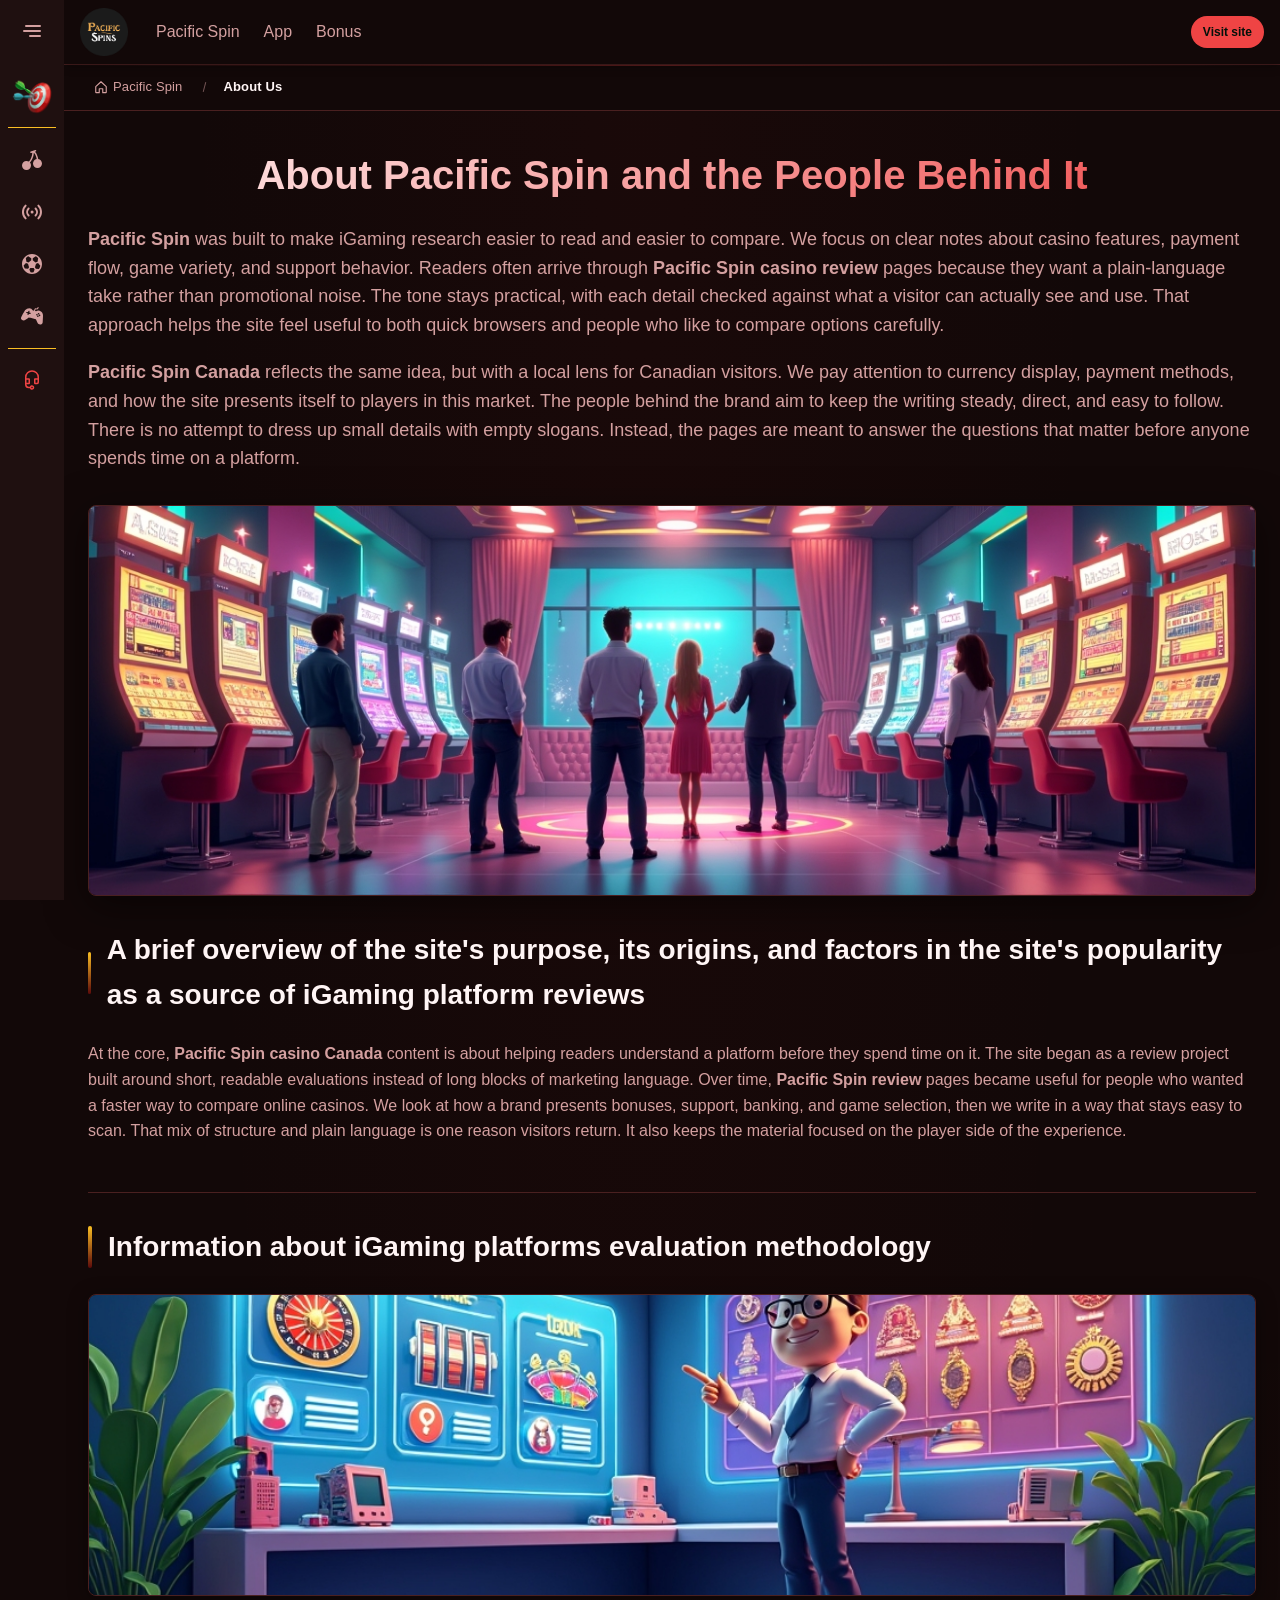
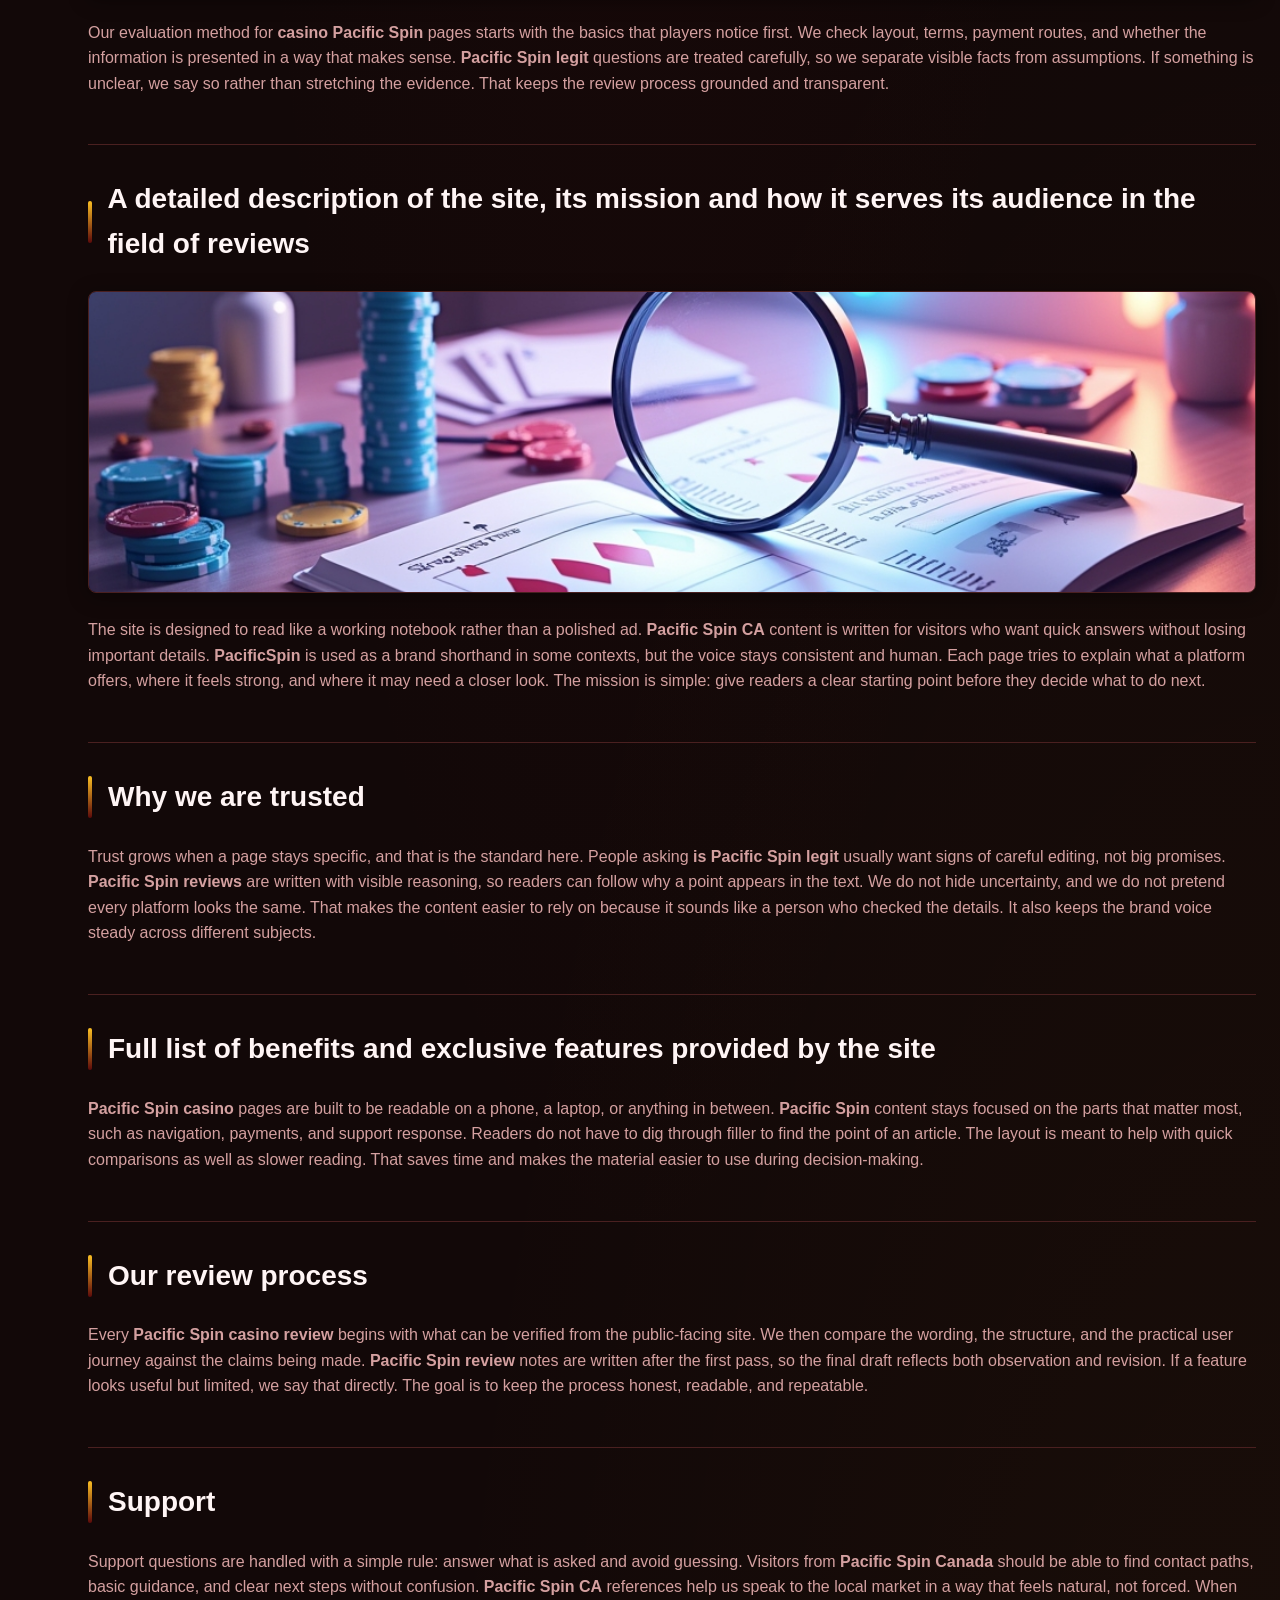
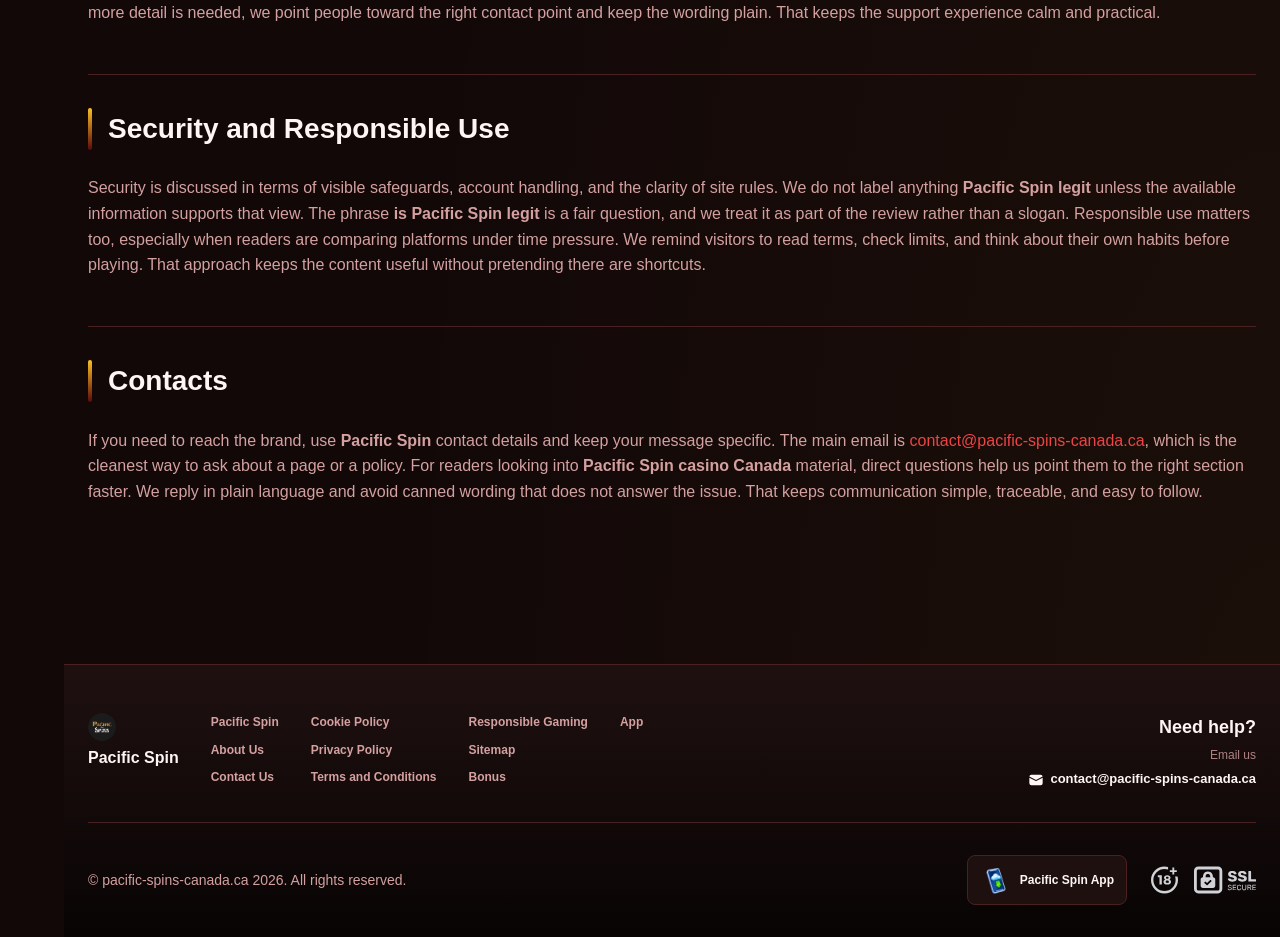
==== commit 26d6fb70: "Full copy of pacific-spins-canada.ca" ====
--- a/about-us/index.html
+++ b/about-us/index.html
@@ -11,7 +11,7 @@
     <meta name="description" content="Pacific Spin 🎰 explains how we review iGaming sites, with pacific spin casino review insights and clear support to help you decide today with confidence.">
     <meta name="keywords" content="pacific spin casino, is pacific spin legit, pacific spin casino review, pacific spin canada, pacific spin casino canada, casino pacific spin, pacific spin, pacificspin, pacific spin legit, pacific spin review, pacific spin ca, pacific spin reviews">
 
-    <link rel="canonical" href="https://pacific-spins-canada.ca/about-us/">
+    <link rel="canonical" href="https://magnoliaforever.ca/about-us/">
 
     <link rel="icon" type="image/png" sizes="32x32" href="/favicon-32x32.png">
 
@@ -33,7 +33,6 @@
 
     <link rel="stylesheet" href="/css/layout.css">
 
-<meta name="googlebot" content="noarchive">
 </head>
 <body>
     <div class="nav-sidebar-136f66f3 isFull" id="navSidebar">
@@ -386,7 +385,7 @@
         </div>
 
         <div class="main-nav-content-center-136f66f3">
-            <a href="/" class="nav-link-136f66f3" title="Home">Home</a>
+            <a href="/" class="nav-link-136f66f3" title="Pacific Spin">Pacific Spin</a>
             <a href="/app/" class="nav-link-136f66f3" title="App">App</a>
             <a href="/bonus/" class="nav-link-136f66f3" title="Bonus">Bonus</a>
         </div>
@@ -404,11 +403,11 @@
         <nav class="breadcrumbs-136f66f3" aria-label="Breadcrumb">
             <ol class="breadcrumb-list-136f66f3">
                 <li class="breadcrumb-item-136f66f3">
-                    <a href="/" title="Home">
+                    <a href="/" title="Pacific Spin">
                         <svg class="breadcrumb-home-icon-136f66f3" viewBox="0 0 16 16" fill="none" aria-hidden="true">
                             <path d="M2 7.5L8 2l6 5.5V14a.5.5 0 0 1-.5.5H10V10H6v4.5H2.5A.5.5 0 0 1 2 14V7.5Z" stroke="currentColor" stroke-width="1.3" stroke-linejoin="round"/>
                         </svg>
-                        <span>Home</span>
+                        <span>Pacific Spin</span>
                     </a>
                 </li>
                 <li class="breadcrumb-item-136f66f3 current-136f66f3" aria-current="page">
@@ -434,6 +433,7 @@
             </div>
         </header>
 
+
         <div class="hero-image-136f66f3">
             <img src="/images/pacific_spin_about_us_hero.png" alt="pacific spin" title="pacific spin" loading="lazy">
         </div>
@@ -531,7 +531,7 @@
 
                 <nav class="footer-nav-136f66f3">
                     <div class="footer-nav-col-136f66f3">
-                        <a href="/" class="footer-link-136f66f3" title="Home">Home</a>
+                        <a href="/" class="footer-link-136f66f3" title="Pacific Spin">Pacific Spin</a>
                         <a href="/about-us/" class="footer-link-136f66f3" title="About Us">About Us</a>
                         <a href="/contact-us/" class="footer-link-136f66f3" title="Contact Us">Contact Us</a>
                     </div>
@@ -586,7 +586,7 @@
   "@context": "https://schema.org",
   "@type": "WebSite",
   "name": "Pacific Spin",
-  "url": "https://pacific-spins-canada.ca"
+  "url": "https://magnoliaforever.ca"
 }</script>
     <script type="application/ld+json">{
   "@context": "https://schema.org",
@@ -595,8 +595,8 @@
     "@type": "Organization",
     "name": "Pacific Spin"
   },
-  "dateModified": "2026-06-29T21:06:47+00:00",
-  "datePublished": "2026-05-31T15:20:10+00:00",
+  "dateModified": "2026-08-14T00:27:26+00:00",
+  "datePublished": "2026-07-31T07:40:37+00:00",
   "headline": "About Pacific Spin and the People Behind It"
 }</script>
     <script type="application/ld+json">{
@@ -607,7 +607,7 @@
       "@type": "ListItem",
       "item": {
         "@id": "https://magnoliaforever.ca/",
-        "name": "Home"
+        "name": "Pacific Spin"
       },
       "position": 1
     },
@@ -643,7 +643,7 @@
   "logo": "https://magnoliaforever.ca/images/logo.png",
   "name": "Pacific Spin",
   "sameAs": [],
-  "url": "https://pacific-spins-canada.ca"
+  "url": "https://magnoliaforever.ca"
 }</script>
 
     <script>
--- a/css/style.css
+++ b/css/style.css
@@ -1464,3 +1464,91 @@
 .toc__list-136f66f3 a { text-decoration: none; color: inherit; opacity: .9; }
 .toc__list-136f66f3 a:hover { text-decoration: underline; opacity: 1; }
 .toc__sublist-136f66f3 { padding-left: 1.3em; font-size: .95em; opacity: .8; }
+
+
+.bonus-offer-136f66f3 {
+    margin: var(--spacing-xl) 0;
+}
+
+.bonus-offer__grid-136f66f3 {
+    display: grid;
+    grid-template-columns: repeat(3, 1fr);
+    gap: var(--spacing-md);
+}
+
+.bonus-offer__card-136f66f3 {
+    display: flex;
+    flex-direction: column;
+    align-items: center;
+    text-align: center;
+    gap: var(--spacing-xs);
+    padding: var(--spacing-lg);
+    border-radius: var(--border-radius);
+    border: 1px solid var(--color-border);
+    box-shadow: var(--shadow);
+}
+
+.bonus-offer__card--a-136f66f3 {
+    background: color-mix(in srgb, var(--color-primary) 14%, var(--color-bg-card));
+}
+
+.bonus-offer__card--b-136f66f3 {
+    background: color-mix(in srgb, var(--color-accent) 14%, var(--color-bg-card));
+}
+
+.bonus-offer__card--c-136f66f3 {
+    background: color-mix(in srgb, var(--color-gold) 14%, var(--color-bg-card));
+}
+
+.bonus-offer__badge-136f66f3 {
+    display: inline-block;
+    padding: 0.25rem 0.9rem;
+    border-radius: 999px;
+    background: var(--color-primary);
+    color: var(--color-bg);
+    font-size: 0.85rem;
+    font-weight: 700;
+}
+
+.bonus-offer__icon-136f66f3 {
+    font-size: 2.5rem;
+    line-height: 1;
+    margin: var(--spacing-xs) 0;
+}
+
+.bonus-offer__headline-136f66f3 {
+    font-size: 1.4rem;
+    font-weight: 800;
+    color: var(--color-text);
+    margin: 0;
+}
+
+.bonus-offer__desc-136f66f3 {
+    color: var(--color-text-light);
+    margin: 0;
+}
+
+.bonus-offer__button-136f66f3 {
+    display: inline-flex;
+    align-items: center;
+    gap: 0.4rem;
+    margin-top: var(--spacing-xs);
+    padding: 0.7rem 1.6rem;
+    border-radius: var(--border-radius);
+    background: var(--color-primary);
+    color: var(--color-bg);
+    font-weight: 700;
+    text-decoration: none;
+    box-shadow: var(--glow-primary);
+}
+
+.bonus-offer__button-136f66f3:hover {
+    background: var(--color-primary-hover);
+    color: var(--color-bg);
+}
+
+@media (max-width: 860px) {
+    .bonus-offer__grid-136f66f3 {
+        grid-template-columns: 1fr;
+    }
+}
